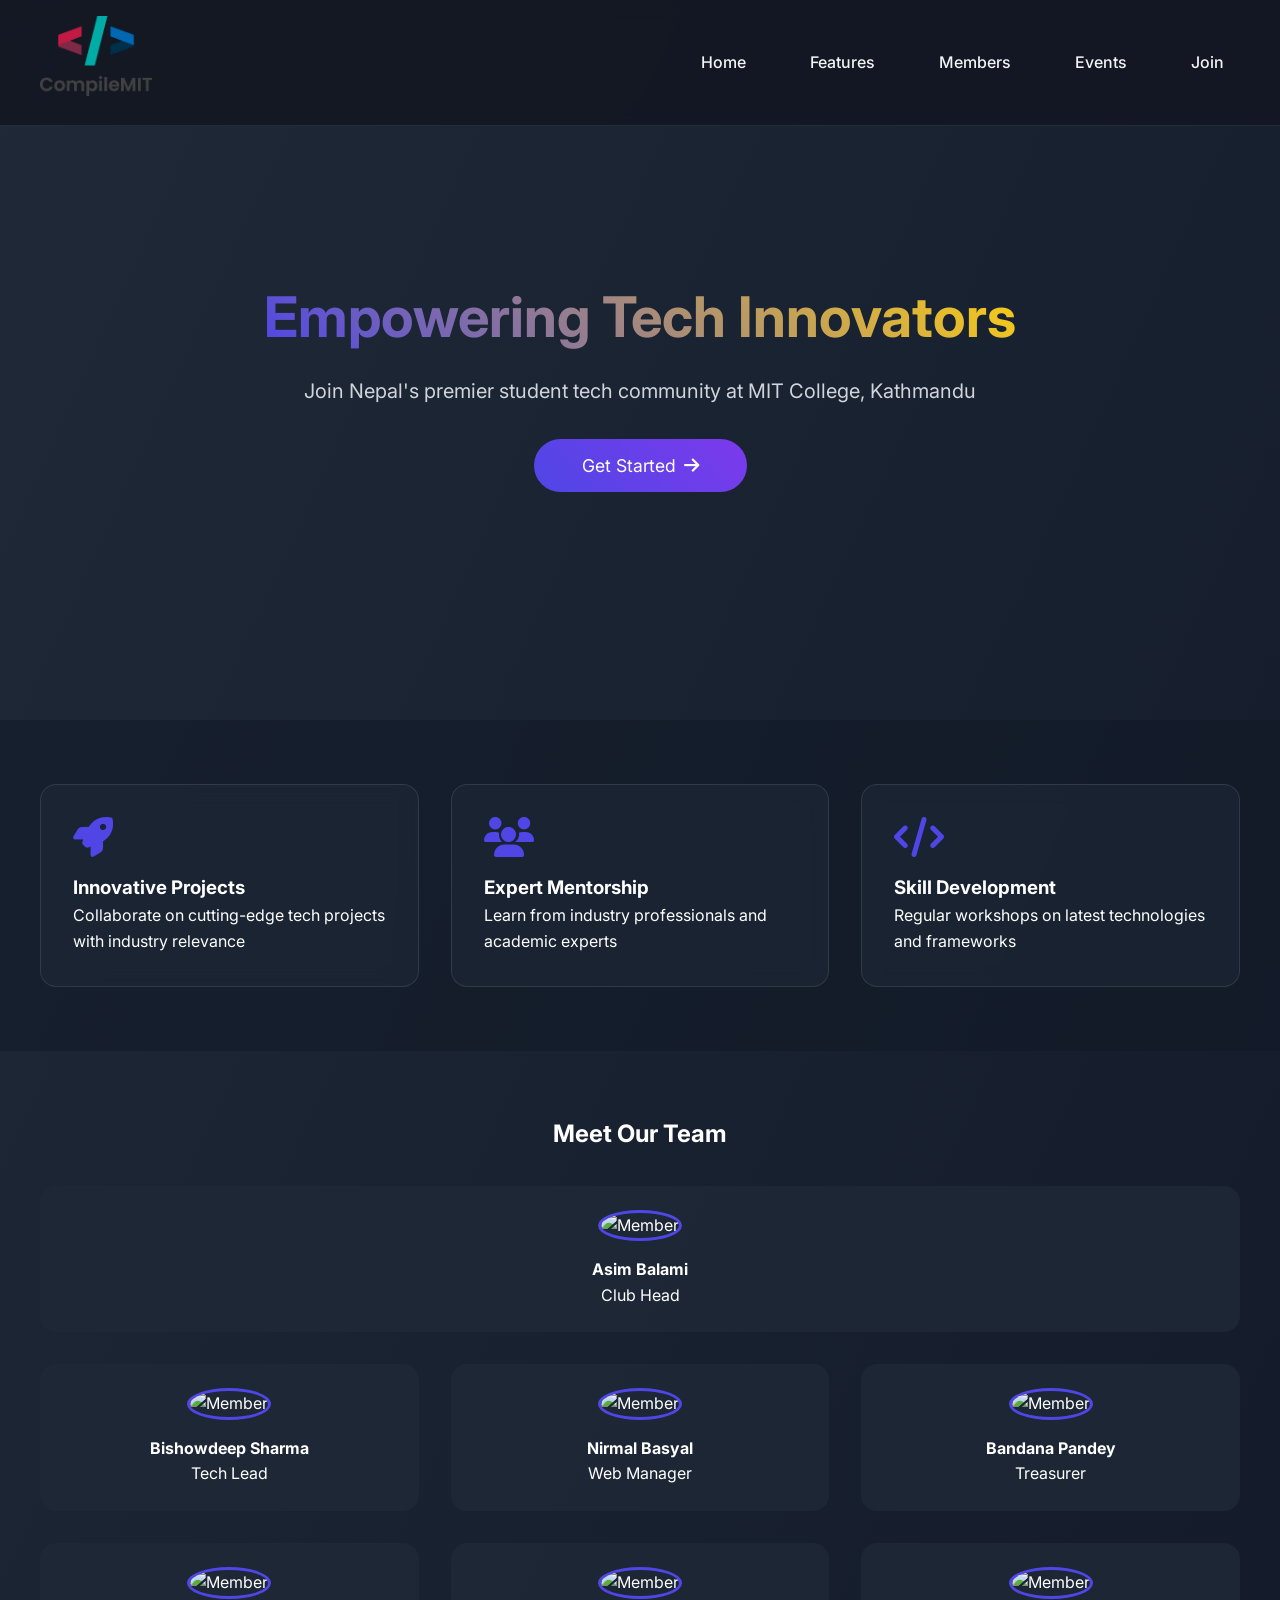
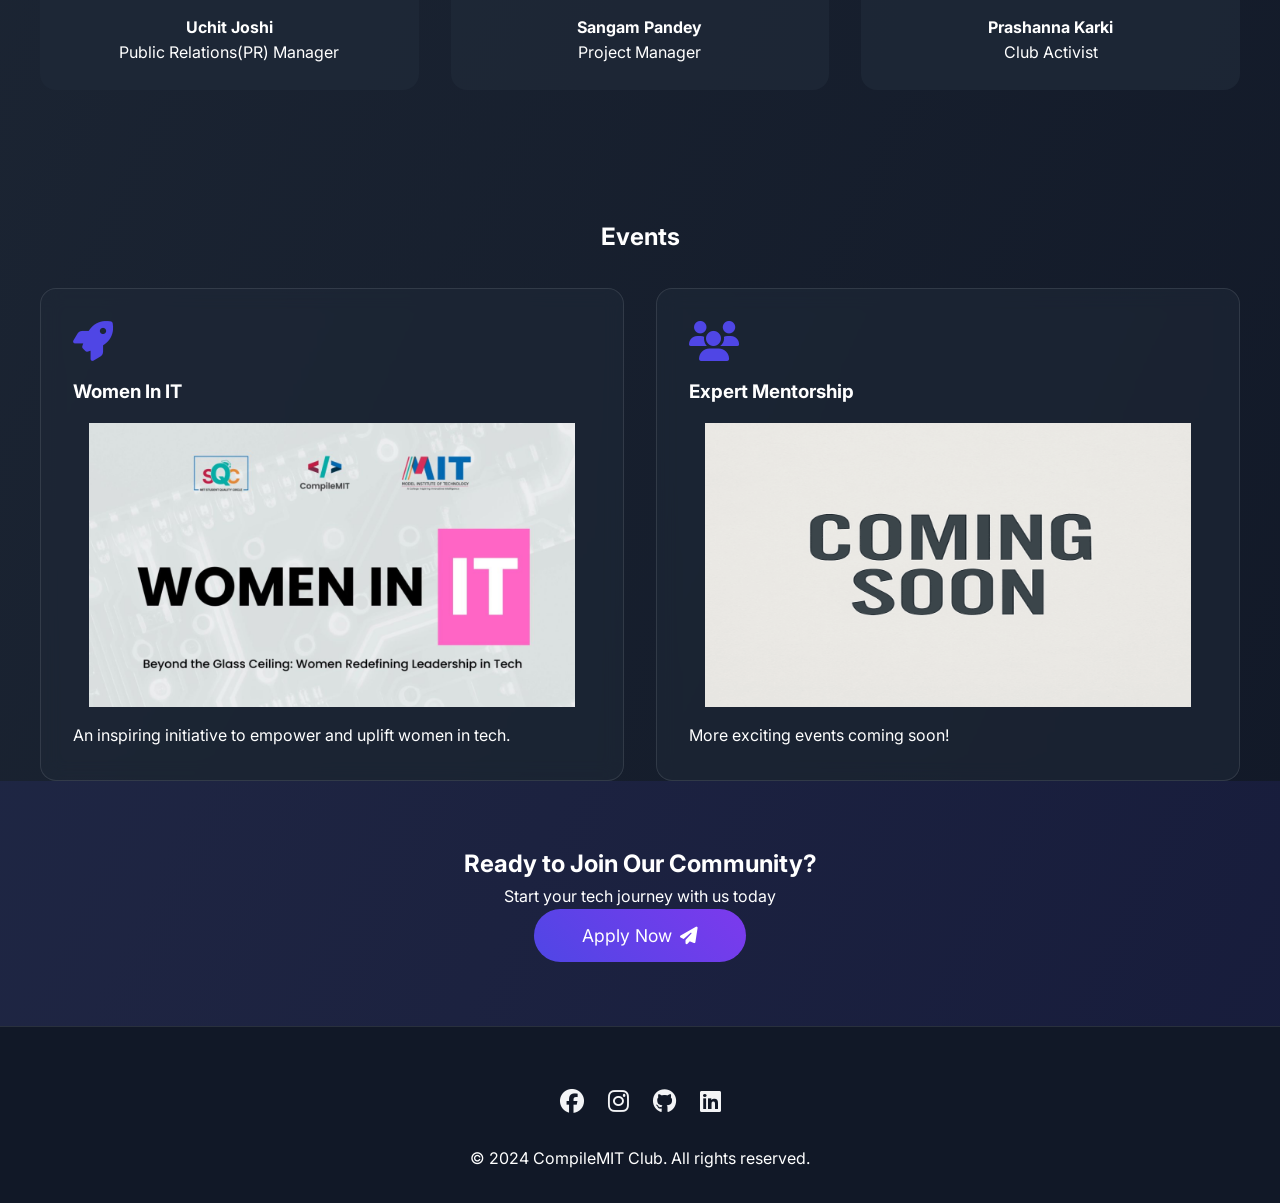
==== index.html @ eccdd7e5 "Add files via upload" ====
<!DOCTYPE html>
<html lang="en">
<head>
  <meta charset="UTF-8" />
  <meta name="viewport" content="width=device-width, initial-scale=1.0" />
  <title>CompileMIT</title>
  <link href="https://fonts.googleapis.com/css2?family=Inter:wght@400;500;600;700;800&display=swap" rel="stylesheet">
  <link rel="stylesheet" href="https://cdnjs.cloudflare.com/ajax/libs/font-awesome/6.5.1/css/all.min.css">
<link rel="stylesheet" href="styles.css">  
<link rel="icon" href="logo.png">
</head>
<body>
  <!-- navbar -->
  <nav class="navbar">
    <div class="nav-container">
      <div class="logo">
        <img src="favicon.png" alt="Logo"> <br>
        </div>
      <ul class="nav-links">
        <li><a href="#home">Home</a></li>
        <li><a href="#features">Features</a></li>
        <li><a href="#members">Members</a></li>
        <li><a href="#members">Events</a></li>
        <li><a href="#join">Join</a></li>
      </ul>
      <button class="mobile-menu-btn"><i class="fas fa-bars"></i></button>
    </div>
  </nav>
<!-- Hero section -->
  <section class="hero" id="home">
    <div class="hero-content">
      <h1>Empowering Tech Innovators</h1>
      <p>Join Nepal's premier student tech community at MIT College, Kathmandu</p>
      <a href="#join"> <button class="join-btn">Get Started <i class="fas fa-arrow-right"></i></button></a>
    </div>
  </section>
<!-- Features -->
  <section class="features" id="features">
    <div class="features-grid">
      <div class="feature-card">
        <i class="fas fa-rocket feature-icon"></i>
        <h3>Innovative Projects</h3>
        <p>Collaborate on cutting-edge tech projects with industry relevance</p>
      </div>
      <div class="feature-card">
        <i class="fas fa-users feature-icon"></i>
        <h3>Expert Mentorship</h3>
        <p>Learn from industry professionals and academic experts</p>
      </div>
      <div class="feature-card">
        <i class="fas fa-code feature-icon"></i>
        <h3>Skill Development</h3>
        <p>Regular workshops on latest technologies and frameworks</p>
      </div>
    </div>
  </section>
<!-- Members -->
  <section class="members-section" id="members">
    <h2>Meet Our Team</h2>
    <div class="members-grid">
      <div class="member-card">
        <img src="https://cdn.pixabay.com/photo/2015/10/05/22/37/blank-profile-picture-973460_1280.png" alt="Member" class="member-image">
        <h4>Asim Balami</h4>
        <p>Club Head</p>
        <div class="social-links">
          <a href="#"><i class="fab fa-linkedin"></i></a>
          <a href="#"><i class="fab fa-github"></i></a>
          <a href="#"><i class="fab fa-twitter"></i></a>
        </div>
      </div>
    </div>
    <div class="members-grid">
      <div class="member-card">
        <img src="https://cdn.pixabay.com/photo/2015/10/05/22/37/blank-profile-picture-973460_1280.png" alt="Member" class="member-image">
        <h4>Bishowdeep Sharma</h4>
        <p>Tech Lead</p>
        <div class="social-links">
          <a href="#"><i class="fab fa-linkedin"></i></a>
          <a href="#"><i class="fab fa-github"></i></a>
          <a href="#"><i class="fab fa-twitter"></i></a>
        </div>
      </div>
      <div class="member-card">
        <img src="https://cdn.pixabay.com/photo/2015/10/05/22/37/blank-profile-picture-973460_1280.png" alt="Member" class="member-image">
        <h4>Nirmal Basyal</h4>
        <p>Web Manager</p>
        <div class="social-links">
          <a href="#"><i class="fab fa-linkedin"></i></a>
          <a href="#"><i class="fab fa-github"></i></a>
          <a href="#"><i class="fab fa-twitter"></i></a>
        </div>
      </div>
      <div class="member-card">
        <img src="https://cdn.pixabay.com/photo/2015/10/05/22/37/blank-profile-picture-973460_1280.png" alt="Member" class="member-image">
        <h4>Bandana Pandey</h4>
        <p>Treasurer</p>
        <div class="social-links">
          <a href="#"><i class="fab fa-linkedin"></i></a>
          <a href="#"><i class="fab fa-github"></i></a>
          <a href="#"><i class="fab fa-twitter"></i></a>
        </div>
      </div>
    </div>
    <div class="members-grid">
      <div class="member-card">
        <img src="https://cdn.pixabay.com/photo/2015/10/05/22/37/blank-profile-picture-973460_1280.png" alt="Member" class="member-image">
        <h4>Uchit Joshi</h4>
        <p>Public Relations(PR) Manager</p>
        <div class="social-links">
          <a href="#"><i class="fab fa-linkedin"></i></a>
          <a href="#"><i class="fab fa-github"></i></a>
          <a href="#"><i class="fab fa-twitter"></i></a>
        </div>
      </div>
      <div class="member-card">
        <img src="https://cdn.pixabay.com/photo/2015/10/05/22/37/blank-profile-picture-973460_1280.png" alt="Member" class="member-image">
        <h4>Sangam Pandey</h4>
        <p>Project Manager</p>
        <div class="social-links">
          <a href="#"><i class="fab fa-linkedin"></i></a>
          <a href="#"><i class="fab fa-github"></i></a>
          <a href="#"><i class="fab fa-twitter"></i></a>
        </div>
      </div>
      <div class="member-card">
        <img src="https://cdn.pixabay.com/photo/2015/10/05/22/37/blank-profile-picture-973460_1280.png" alt="Member" class="member-image">
        <h4>Prashanna Karki</h4>
        <p>Club Activist</p>
        <div class="social-links">
          <a href="#"><i class="fab fa-linkedin"></i></a>
          <a href="#"><i class="fab fa-github"></i></a>
          <a href="#"><i class="fab fa-twitter"></i></a>
        </div>
      </div>       
    </div>
  </section>
<!-- Events -->
<section class="events" id="events">
  <h2>Events</h2>
  <div class="features-grid">
    <div class="feature-card">
      <i class="fas fa-rocket feature-icon"></i>
      <h3>Women In IT</h3>
      <p>
      <img src="WIIT.png" alt="picture">
      An inspiring initiative to empower and uplift women in tech.    </p>
    </div>
    <div class="feature-card">
      <i class="fas fa-users feature-icon"></i>
      <h3>Expert Mentorship</h3>
      
      <p>
      <img src="CS.png" alt="picture">
      More exciting events coming soon!
  </p>
    </div>
    
  </div>
</section>
<!-- Join -->
  <section class="cta-section" id="join">
    <h2>Ready to Join Our Community?</h2>
    <p>Start your tech journey with us today</p>
    <button class="join-btn" id="join" onclick="join()">Apply Now <i class="fas fa-paper-plane"></i></button>
  </section>
<!-- Footer -->
  <footer>
    <div class="social-media">
      <a href="#"><i class="fab fa-facebook"></i></a>
      <a href="#"><i class="fab fa-instagram"></i></a>
      <a href="#"><i class="fab fa-github"></i></a>
      <a href="#"><i class="fab fa-linkedin"></i></a>
    </div>
    <p>&copy; 2024 CompileMIT Club. All rights reserved.</p>
  </footer>

  <script src="script.js"></script>
  <script>
    function join() {
        alert("Coming Soon! Stay Tuned! ");
      } 
  </script>
</body>
</html>
---- styles.css ----
:root {
      --primary: #4f46e5;
      --secondary: #facc15;
      --dark: #111827;
      --light: #f3f4f6;
    }

    * {
      margin: 0;
      padding: 0;
      box-sizing: border-box;
      font-family: 'Inter', sans-serif;
    }

    body {
      background: linear-gradient(to bottom right, #1f2937, #111827);
      color: #fff;
      line-height: 1.6;
      overflow-x: hidden;
    }

    /* Navigation */
    .navbar {
      background: rgba(19, 24, 35, 0.95);
      backdrop-filter: blur(10px);
      padding: 1rem 2rem;
      position: fixed;
      width: 100%;
      top: 0;
      z-index: 1000;
      border-bottom: 1px solid rgba(55, 65, 81, 0.5);
    }

    .nav-container {
      max-width: 1200px;
      margin: 0 auto;
      display: flex;
      justify-content: space-between;
      align-items: center;
    }

    .logo {
      font-size: 1.75rem;
      /* display: flex; */
      align-items: center;
      /* justify-content: center; */
      font-weight: 800;
      background: linear-gradient(45deg, var(--primary), #7c3aed);
      -webkit-background-clip: text;
      -webkit-text-fill-color: transparent;
    }
    .logo img{
        padding-left: 2.25rem÷;
        height: 5rem;
        width: 7rem;
    }

    .nav-links {
      display: flex;
      gap: 2rem;
      list-style: none;
      margin-left: auto;
    }

    .nav-links a {
      color: var(--light);
      text-decoration: none;
      font-weight: 500;
      padding: 0.5rem 1rem;
      border-radius: 0.5rem;
      transition: all 0.3s ease;
    }

    .nav-links a:hover {
      background: rgba(79, 70, 229, 0.1);
      color: var(--primary);
    }

    .mobile-menu-btn {
      display: none;
      background: none;
      border: none;
      color: var(--light);
      font-size: 1.5rem;
      cursor: pointer;
    }

    /* Hero Section */
    .hero {
      padding: 120px 2rem 4rem;
      text-align: center;
      min-height: 80vh;
      display: flex;
      align-items: center;
      justify-content: center;
    }

    .hero-content {
      max-width: 800px;
      margin: 0 auto;
      animation: fadeIn 1s ease-in-out;

    }

    .hero h1 {
      font-size: 3.5rem;
      margin-bottom: 1.5rem;
      line-height: 1.2;
      background: linear-gradient(45deg, var(--primary), var(--secondary));
      -webkit-background-clip: text;
      -webkit-text-fill-color: transparent;
      animation: gradientShift 4s ease infinite;
    }

    .hero p {
      font-size: 1.25rem;
      color: #d1d5db;
      margin-bottom: 2rem;
    }

    /* Features Section */
    .features {
      padding: 4rem 2rem;
      background: rgba(17, 24, 39, 0.5);
    }

    .features-grid {
      display: grid;
      grid-template-columns: repeat(auto-fit, minmax(280px, 1fr));
      gap: 2rem;
      max-width: 1200px;
      margin: 0 auto;
    }

    .feature-card {
      background: rgba(31, 41, 55, 0.6);
      padding: 2rem;
      border-radius: 1rem;
      backdrop-filter: blur(10px);
      border: 1px solid rgba(255, 255, 255, 0.1);
      transition: transform 0.3s ease;
    }

    .feature-card:hover {
      transform: translateY(-10px);
    }

    .feature-icon {
      font-size: 2.5rem;
      margin-bottom: 1rem;
      color: var(--primary);
    }

    /* Members Section */
    .members-section {
      padding: 4rem 2rem;
      text-align: center;

    }

    .members-grid {
      display: grid;
      grid-template-columns: repeat(auto-fit, minmax(200px, 1fr));
      gap: 2rem;
      max-width: 1200px;
      margin: 2rem auto;
    }

    .member-card {
      background: rgba(31, 41, 55, 0.8);
      padding: 1.5rem;
      border-radius: 1rem;
      transition: transform 0.3s ease;
      position: relative;
      overflow: hidden;
    }

    .member-card:hover {
      transform: translateY(-5px);
    }

    .member-image {
      width: 120px;
      height: 120px;
      border-radius: 50%;
      margin: 0 auto 1rem;
      border: 3px solid var(--primary);
      object-fit: cover;
    }

    .social-links {
      position: absolute;
      bottom: -50px;
      left: 0;
      right: 0;
      transition: all 0.3s ease;
      display: flex;
      justify-content: center;
      gap: 0.5rem;
    }

    .member-card:hover .social-links {
      bottom: 5px;
    }

    /* CTA Section */
    .cta-section {
      padding: 4rem 2rem;
      text-align: center;
      background: rgba(79, 70, 229, 0.1);
    }

    .join-btn {
      background: linear-gradient(45deg, var(--primary), #7c3aed);
      color: white;
      padding: 1rem 3rem;
      font-size: 1.1rem;
      border: none;
      border-radius: 2rem;
      cursor: pointer;
      transition: transform 0.3s ease;
      display: inline-flex;
      align-items: center;
      gap: 0.5rem;
    }

    .join-btn:hover {
      transform: scale(1.05);
    }

    /* Footer */
    footer {
      background: var(--dark);
      padding: 2rem;
      text-align: center;
      border-top: 1px solid rgba(255, 255, 255, 0.1);
    }

    .social-media {
      display: flex;
      gap: 1.5rem;
      justify-content: center;
      margin: 1.5rem 0;
    }

    .social-media a {
      color: var(--light);
      font-size: 1.5rem;
      transition: color 0.3s ease;
    }

    .social-media a:hover {
      color: var(--primary);
    }
    /* Events  */
    .events h2{
        text-align: center;
        padding: 2rem;
    }
    .events p{
        align-items: center;
    }
    .events p img{
        width: 100% ;
        display: flex;
        padding: 1rem;
    }

    /* Animations */
    @keyframes gradientShift {
      0% { background-position: 0% 50%; }
      50% { background-position: 100% 50%; }
      100% { background-position: 0% 50%; }
    }
    @keyframes fadeIn {
        from { opacity: 0; transform: translateY(-20px); }
        to { opacity: 1; transform: translateY(0); }
      }

    @media (max-width: 768px) {
      .nav-links {
        display: none;
        position: absolute;
        top: 100%;
        left: 0;
        right: 0;
        background: rgba(17, 24, 39, 0.98);
        flex-direction: column;
        padding: 1rem;
        text-align: center;
        box-shadow: 0 4px 6px -1px rgba(0, 0, 0, 0.1);
      }

      .nav-links.active {
        display: flex;
        align-items: end;
      }

      .nav-links li {
        margin: 0.5rem 0;
      }

      .mobile-menu-btn {
        display: block;
      }
    }
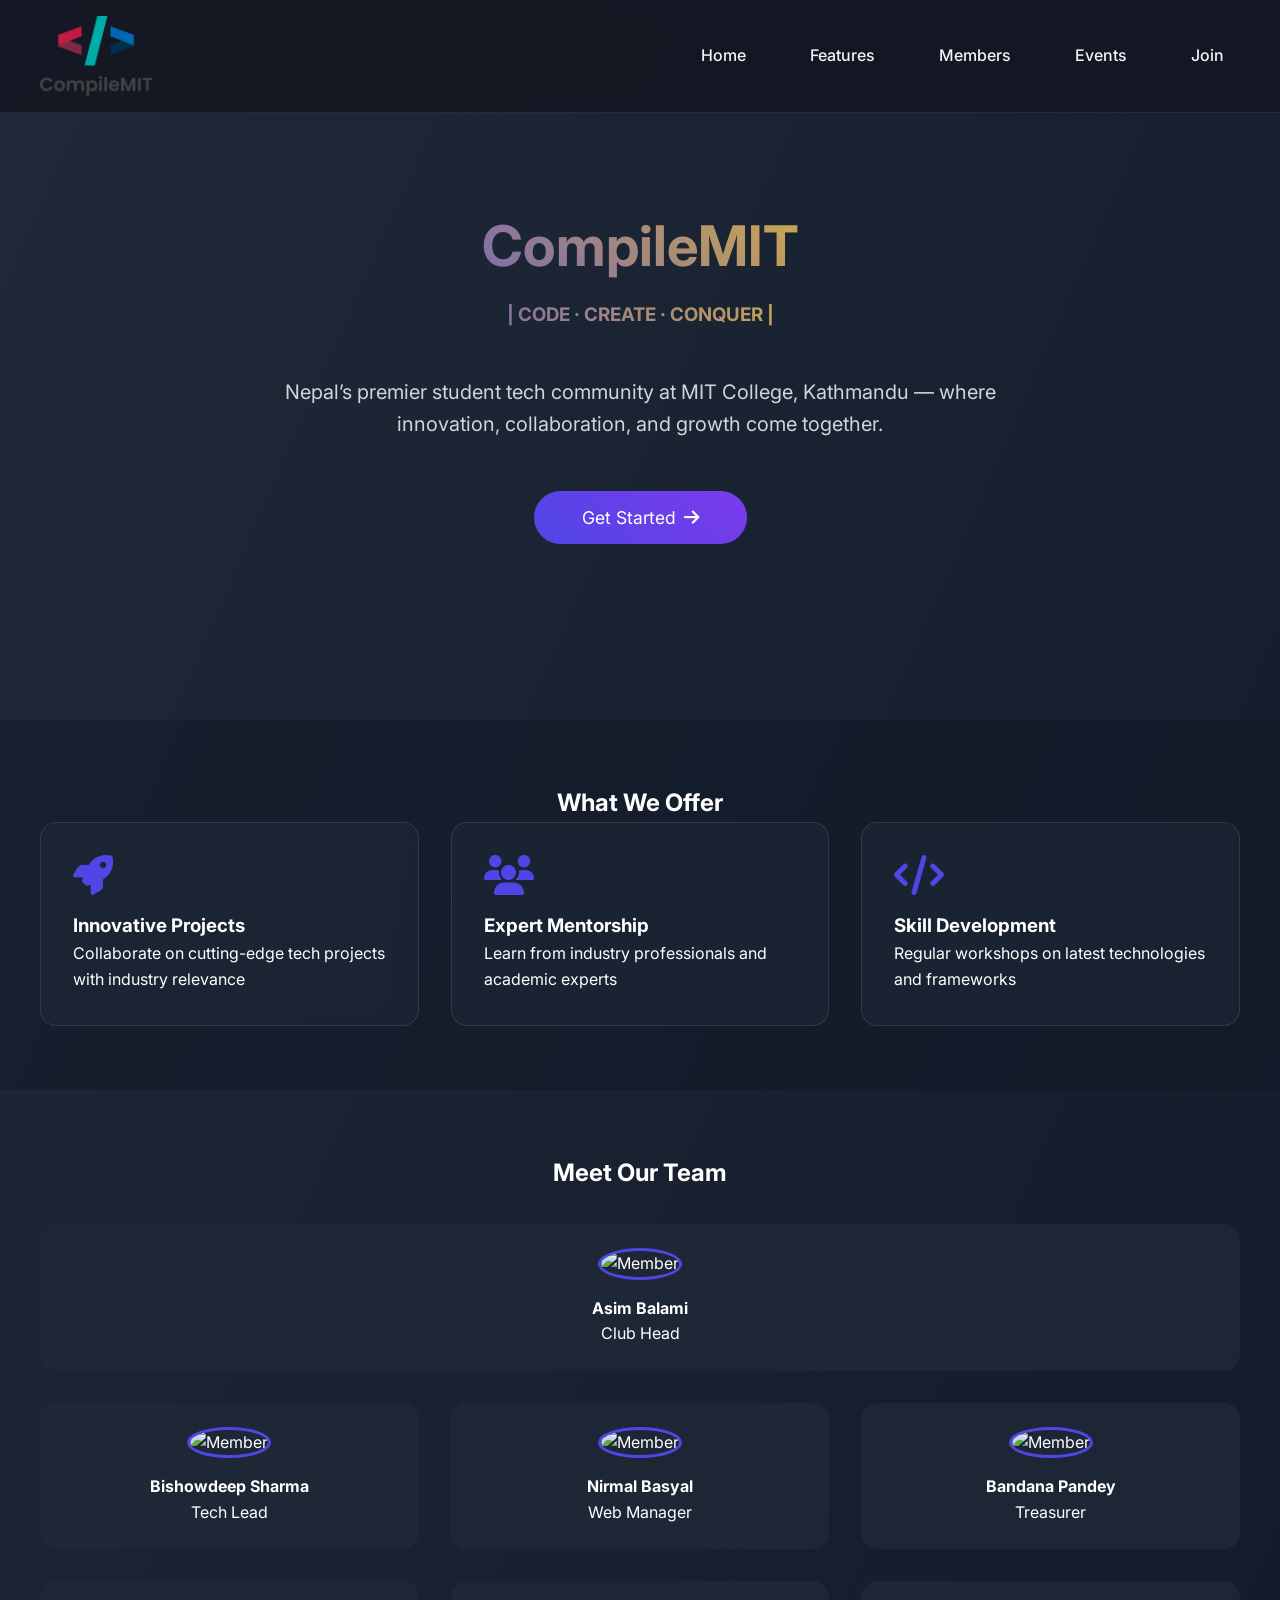
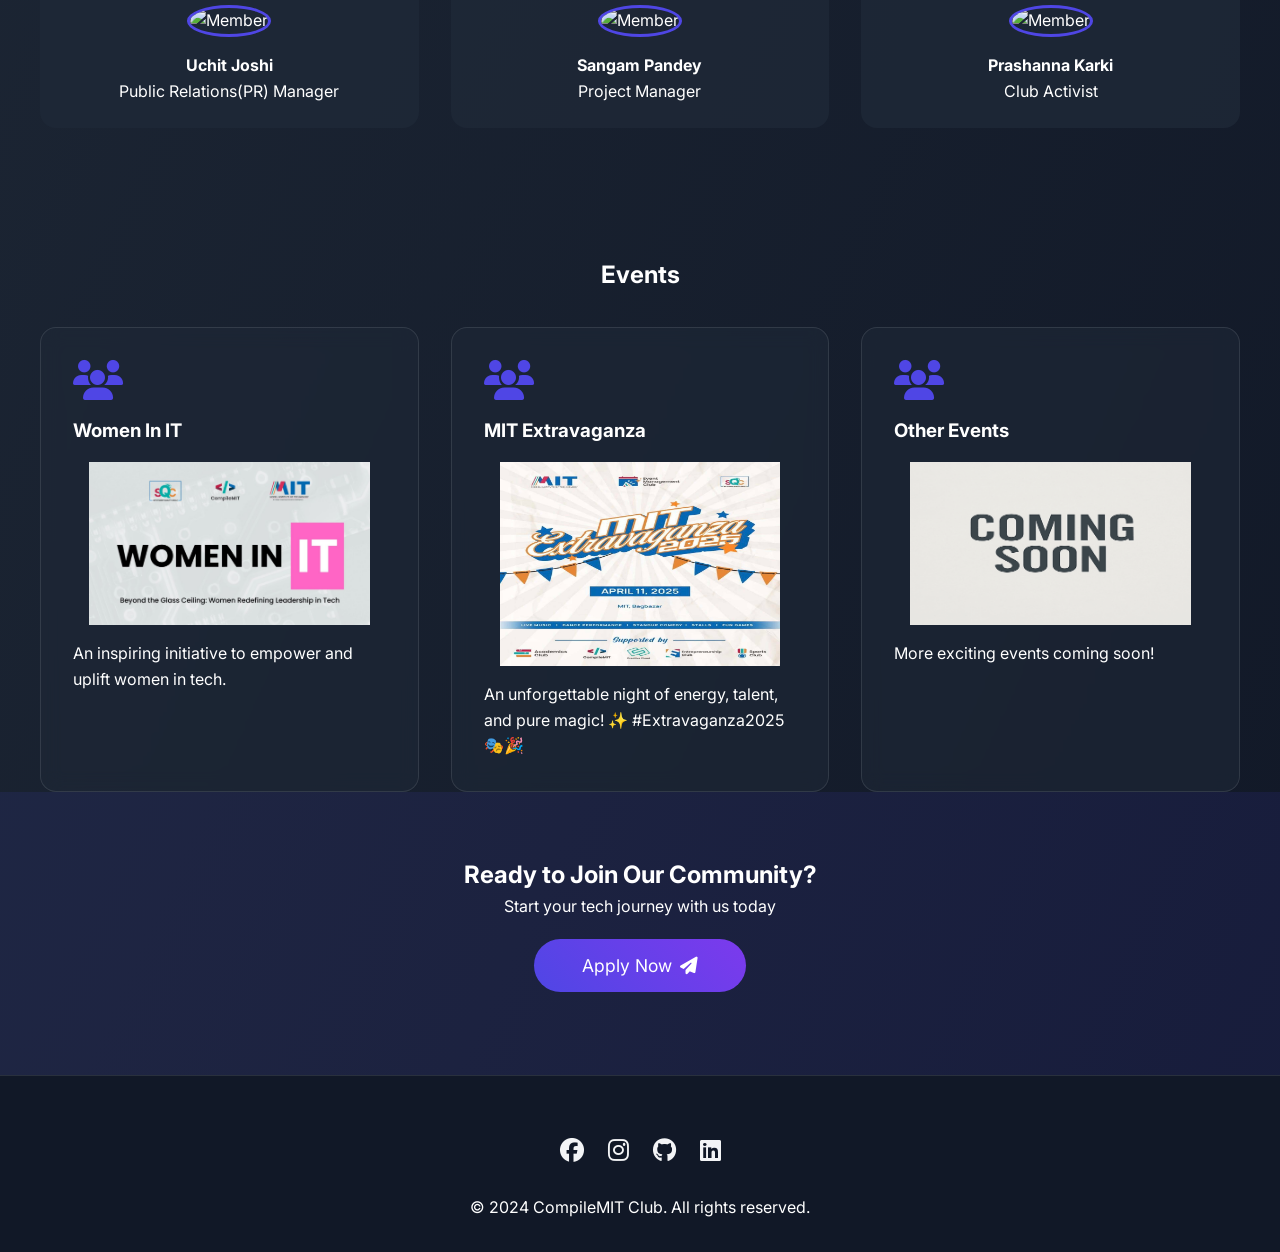
==== commit 486d4d55: "Add files via upload" ====
--- a/index.html
+++ b/index.html
@@ -1,41 +1,30 @@
 <!DOCTYPE html>
 <html lang="en">
+
 <head>
   <meta charset="UTF-8" />
   <meta name="viewport" content="width=device-width, initial-scale=1.0" />
   <title>CompileMIT</title>
   <link href="https://fonts.googleapis.com/css2?family=Inter:wght@400;500;600;700;800&display=swap" rel="stylesheet">
   <link rel="stylesheet" href="https://cdnjs.cloudflare.com/ajax/libs/font-awesome/6.5.1/css/all.min.css">
-<link rel="stylesheet" href="styles.css">  
-<link rel="icon" href="logo.png">
+  <link rel="stylesheet" href="styles.css">
+  <link rel="icon" href="logo.png">
 </head>
+
 <body>
-  <!-- navbar -->
-  <nav class="navbar">
-    <div class="nav-container">
-      <div class="logo">
-        <img src="favicon.png" alt="Logo"> <br>
-        </div>
-      <ul class="nav-links">
-        <li><a href="#home">Home</a></li>
-        <li><a href="#features">Features</a></li>
-        <li><a href="#members">Members</a></li>
-        <li><a href="#members">Events</a></li>
-        <li><a href="#join">Join</a></li>
-      </ul>
-      <button class="mobile-menu-btn"><i class="fas fa-bars"></i></button>
-    </div>
-  </nav>
-<!-- Hero section -->
+  <!-- NavBar fetched from js -->
   <section class="hero" id="home">
     <div class="hero-content">
-      <h1>Empowering Tech Innovators</h1>
-      <p>Join Nepal's premier student tech community at MIT College, Kathmandu</p>
+      <h1>CompileMIT</h1>
+      <h3>| CODE · CREATE · CONQUER |</h3> <br>
+      <p>Nepal’s premier student tech community at MIT College, Kathmandu — where innovation, collaboration, and growth
+        come together.</p>
       <a href="#join"> <button class="join-btn">Get Started <i class="fas fa-arrow-right"></i></button></a>
     </div>
   </section>
-<!-- Features -->
+  <!-- Features -->
   <section class="features" id="features">
+    <h2>What We Offer </h2>
     <div class="features-grid">
       <div class="feature-card">
         <i class="fas fa-rocket feature-icon"></i>
@@ -54,117 +43,138 @@
       </div>
     </div>
   </section>
-<!-- Members -->
+  <!-- Members -->
   <section class="members-section" id="members">
     <h2>Meet Our Team</h2>
     <div class="members-grid">
       <div class="member-card">
-        <img src="https://cdn.pixabay.com/photo/2015/10/05/22/37/blank-profile-picture-973460_1280.png" alt="Member" class="member-image">
+        <img src="https://cdn.pixabay.com/photo/2015/10/05/22/37/blank-profile-picture-973460_1280.png" alt="Member"
+          class="member-image">
         <h4>Asim Balami</h4>
         <p>Club Head</p>
         <div class="social-links">
           <a href="#"><i class="fab fa-linkedin"></i></a>
           <a href="#"><i class="fab fa-github"></i></a>
-          <a href="#"><i class="fab fa-twitter"></i></a>
+          <a href="https://www.instagram.com/_asim_balami122/"><i class="fab fa-instagram"></i></a>
         </div>
       </div>
     </div>
     <div class="members-grid">
       <div class="member-card">
-        <img src="https://cdn.pixabay.com/photo/2015/10/05/22/37/blank-profile-picture-973460_1280.png" alt="Member" class="member-image">
+        <img src="https://cdn.pixabay.com/photo/2015/10/05/22/37/blank-profile-picture-973460_1280.png" alt="Member"
+          class="member-image">
         <h4>Bishowdeep Sharma</h4>
         <p>Tech Lead</p>
         <div class="social-links">
-          <a href="#"><i class="fab fa-linkedin"></i></a>
+          <a href="https://www.instagram.com//"><i class="fab fa-linkedin"></i></a>
           <a href="#"><i class="fab fa-github"></i></a>
-          <a href="#"><i class="fab fa-twitter"></i></a>
+          <a href="https://www.instagram.com/bishow_deep/"><i class="fab fa-instagram"></i></a>
         </div>
       </div>
       <div class="member-card">
-        <img src="https://cdn.pixabay.com/photo/2015/10/05/22/37/blank-profile-picture-973460_1280.png" alt="Member" class="member-image">
+        <img src="https://cdn.pixabay.com/photo/2015/10/05/22/37/blank-profile-picture-973460_1280.png" alt="Member"
+          class="member-image">
         <h4>Nirmal Basyal</h4>
         <p>Web Manager</p>
         <div class="social-links">
-          <a href="#"><i class="fab fa-linkedin"></i></a>
-          <a href="#"><i class="fab fa-github"></i></a>
-          <a href="#"><i class="fab fa-twitter"></i></a>
+          <a target="_blank" href="https://www.linkedin.com/in/nirmalbasyal/"><i class="fab fa-linkedin"></i></a>
+          <a target="_blank" href="https://github.com/Nirmal46"><i class="fab fa-github"></i></a>
+          <a target="_blank" href="https://www.instagram.com/nirmal__basyal/"><i class="fab fa-instagram"></i></a>
         </div>
       </div>
       <div class="member-card">
-        <img src="https://cdn.pixabay.com/photo/2015/10/05/22/37/blank-profile-picture-973460_1280.png" alt="Member" class="member-image">
+        <img src="https://cdn.pixabay.com/photo/2015/10/05/22/37/blank-profile-picture-973460_1280.png" alt="Member"
+          class="member-image">
         <h4>Bandana Pandey</h4>
         <p>Treasurer</p>
         <div class="social-links">
-          <a href="#"><i class="fab fa-linkedin"></i></a>
-          <a href="#"><i class="fab fa-github"></i></a>
-          <a href="#"><i class="fab fa-twitter"></i></a>
+          <a target="_blank" href="#"><i class="fab fa-linkedin"></i></a>
+          <a target="_blank" href="#"><i class="fab fa-github"></i></a>
+          <a target="_blank" href="https://www.instagram.com/bandanadiary_1/"><i class="fab fa-instagram"></i></a>
         </div>
       </div>
     </div>
     <div class="members-grid">
       <div class="member-card">
-        <img src="https://cdn.pixabay.com/photo/2015/10/05/22/37/blank-profile-picture-973460_1280.png" alt="Member" class="member-image">
+        <img src="https://cdn.pixabay.com/photo/2015/10/05/22/37/blank-profile-picture-973460_1280.png" alt="Member"
+          class="member-image">
         <h4>Uchit Joshi</h4>
         <p>Public Relations(PR) Manager</p>
         <div class="social-links">
           <a href="#"><i class="fab fa-linkedin"></i></a>
           <a href="#"><i class="fab fa-github"></i></a>
-          <a href="#"><i class="fab fa-twitter"></i></a>
+          <a href="https://www.instagram.com/uchitjoshi.4/"><i class="fab fa-instagram"></i></a>
         </div>
       </div>
       <div class="member-card">
-        <img src="https://cdn.pixabay.com/photo/2015/10/05/22/37/blank-profile-picture-973460_1280.png" alt="Member" class="member-image">
+        <img src="https://cdn.pixabay.com/photo/2015/10/05/22/37/blank-profile-picture-973460_1280.png" alt="Member"
+          class="member-image">
         <h4>Sangam Pandey</h4>
         <p>Project Manager</p>
         <div class="social-links">
           <a href="#"><i class="fab fa-linkedin"></i></a>
           <a href="#"><i class="fab fa-github"></i></a>
-          <a href="#"><i class="fab fa-twitter"></i></a>
+          <a href="https://www.instagram.com/sangam_enthu/"><i class="fab fa-instagram"></i></a>
         </div>
       </div>
       <div class="member-card">
-        <img src="https://cdn.pixabay.com/photo/2015/10/05/22/37/blank-profile-picture-973460_1280.png" alt="Member" class="member-image">
+        <img src="https://cdn.pixabay.com/photo/2015/10/05/22/37/blank-profile-picture-973460_1280.png" alt="Member"
+          class="member-image">
         <h4>Prashanna Karki</h4>
         <p>Club Activist</p>
         <div class="social-links">
           <a href="#"><i class="fab fa-linkedin"></i></a>
           <a href="#"><i class="fab fa-github"></i></a>
-          <a href="#"><i class="fab fa-twitter"></i></a>
+          <a href="https://www.instagram.com/prash_541/"><i class="fab fa-instagram"></i></a>
         </div>
-      </div>       
+      </div>
     </div>
   </section>
-<!-- Events -->
-<section class="events" id="events">
-  <h2>Events</h2>
-  <div class="features-grid">
-    <div class="feature-card">
-      <i class="fas fa-rocket feature-icon"></i>
-      <h3>Women In IT</h3>
-      <p>
-      <img src="WIIT.png" alt="picture">
-      An inspiring initiative to empower and uplift women in tech.    </p>
+  <!-- Events -->
+  <section class="events" id="events">
+    <h2>Events</h2>
+    <div class="features-grid">
+      <div class="feature-card">
+        <i class="fas fa-users feature-icon"></i>
+        <!-- <i class="fas fa-rocket feature-icon"></i> -->
+        <h3>Women In IT</h3>
+        <p>
+          <img src="WIIT.png" alt="picture">
+          An inspiring initiative to empower and uplift women in tech.
+        </p>
+      </div>
+      <div class="feature-card">
+        <i class="fas fa-users feature-icon"></i>
+        <!-- <i class="fas fa-rocket feature-icon"></i> -->
+        <h3>MIT Extravaganza</h3>
+        <p>
+          <img src="mit_exv.jpg" alt="picture">
+          An unforgettable night of energy, talent, and pure magic! ✨ #Extravaganza2025🎭🎉
+        </p>
+      </div>
+
+      <div class="feature-card">
+        <!-- <i class="fas fa-rocket feature-icon"></i> -->
+        <i class="fas fa-users feature-icon"></i>
+        <h3>Other Events</h3>
+
+        <p>
+          <img src="CS.png" alt="picture">
+          More exciting events coming soon!
+        </p>
+      </div>
+
     </div>
-    <div class="feature-card">
-      <i class="fas fa-users feature-icon"></i>
-      <h3>Expert Mentorship</h3>
-      
-      <p>
-      <img src="CS.png" alt="picture">
-      More exciting events coming soon!
-  </p>
-    </div>
-    
-  </div>
-</section>
-<!-- Join -->
+  </section>
+  <!-- Join -->
   <section class="cta-section" id="join">
     <h2>Ready to Join Our Community?</h2>
     <p>Start your tech journey with us today</p>
-    <button class="join-btn" id="join" onclick="join()">Apply Now <i class="fas fa-paper-plane"></i></button>
+    <a href="register.html"> <button class="join-btn" id="join" onclick="join()">Apply Now <i
+          class="fas fa-paper-plane"></i></button></a>
   </section>
-<!-- Footer -->
-  <footer>
+  <!-- Footer -->
+  <!-- <footer>
     <div class="social-media">
       <a href="#"><i class="fab fa-facebook"></i></a>
       <a href="#"><i class="fab fa-instagram"></i></a>
@@ -172,13 +182,9 @@
       <a href="#"><i class="fab fa-linkedin"></i></a>
     </div>
     <p>&copy; 2024 CompileMIT Club. All rights reserved.</p>
-  </footer>
+  </footer> -->
 
   <script src="script.js"></script>
-  <script>
-    function join() {
-        alert("Coming Soon! Stay Tuned! ");
-      } 
-  </script>
 </body>
+
 </html>
--- a/styles.css
+++ b/styles.css
@@ -17,13 +17,14 @@
       color: #fff;
       line-height: 1.6;
       overflow-x: hidden;
+
     }
 
     /* Navigation */
     .navbar {
       background: rgba(19, 24, 35, 0.95);
       backdrop-filter: blur(10px);
-      padding: 1rem 2rem;
+      padding: 1rem;
       position: fixed;
       width: 100%;
       top: 0;
@@ -41,12 +42,11 @@
 
     .logo {
       font-size: 1.75rem;
-      /* display: flex; */
-      align-items: center;
-      /* justify-content: center; */
+      display: flex;
       font-weight: 800;
       background: linear-gradient(45deg, var(--primary), #7c3aed);
-      -webkit-background-clip: text;
+      background-clip: text;
+      /* -webkit-background-clip: text; */
       -webkit-text-fill-color: transparent;
     }
     .logo img{
@@ -57,6 +57,7 @@
 
     .nav-links {
       display: flex;
+      justify-content: space-between;    
       gap: 2rem;
       list-style: none;
       margin-left: auto;
@@ -107,7 +108,17 @@
       margin-bottom: 1.5rem;
       line-height: 1.2;
       background: linear-gradient(45deg, var(--primary), var(--secondary));
-      -webkit-background-clip: text;
+      background-clip: text;
+      /* -webkit-background-clip: text; */
+      -webkit-text-fill-color: transparent;
+      animation: gradientShift 4s ease infinite;
+    }
+    .hero h3{
+      margin-bottom: 1.5rem;
+      line-height: 1.2;
+      background: linear-gradient(45deg, var(--primary), var(--secondary));
+      background-clip: text;
+      /* -webkit-background-clip: text; */
       -webkit-text-fill-color: transparent;
       animation: gradientShift 4s ease infinite;
     }
@@ -122,6 +133,9 @@
     .features {
       padding: 4rem 2rem;
       background: rgba(17, 24, 39, 0.5);
+    }
+    .features h2{
+      text-align: center;
     }
 
     .features-grid {
@@ -198,6 +212,11 @@
       justify-content: center;
       gap: 0.5rem;
     }
+    .social-links a{
+        /* text-decoration: none; */
+        color: var(--secondary);
+    }
+
 
     .member-card:hover .social-links {
       bottom: 5px;
@@ -222,10 +241,13 @@
       display: inline-flex;
       align-items: center;
       gap: 0.5rem;
+      margin: 1.2rem;
     }
 
     .join-btn:hover {
       transform: scale(1.05);
+      background: none;
+      background-color: var(--primary);
     }
 
     /* Footer */
@@ -250,7 +272,7 @@
     }
 
     .social-media a:hover {
-      color: var(--primary);
+      color: var(--secondary);
     }
     /* Events  */
     .events h2{
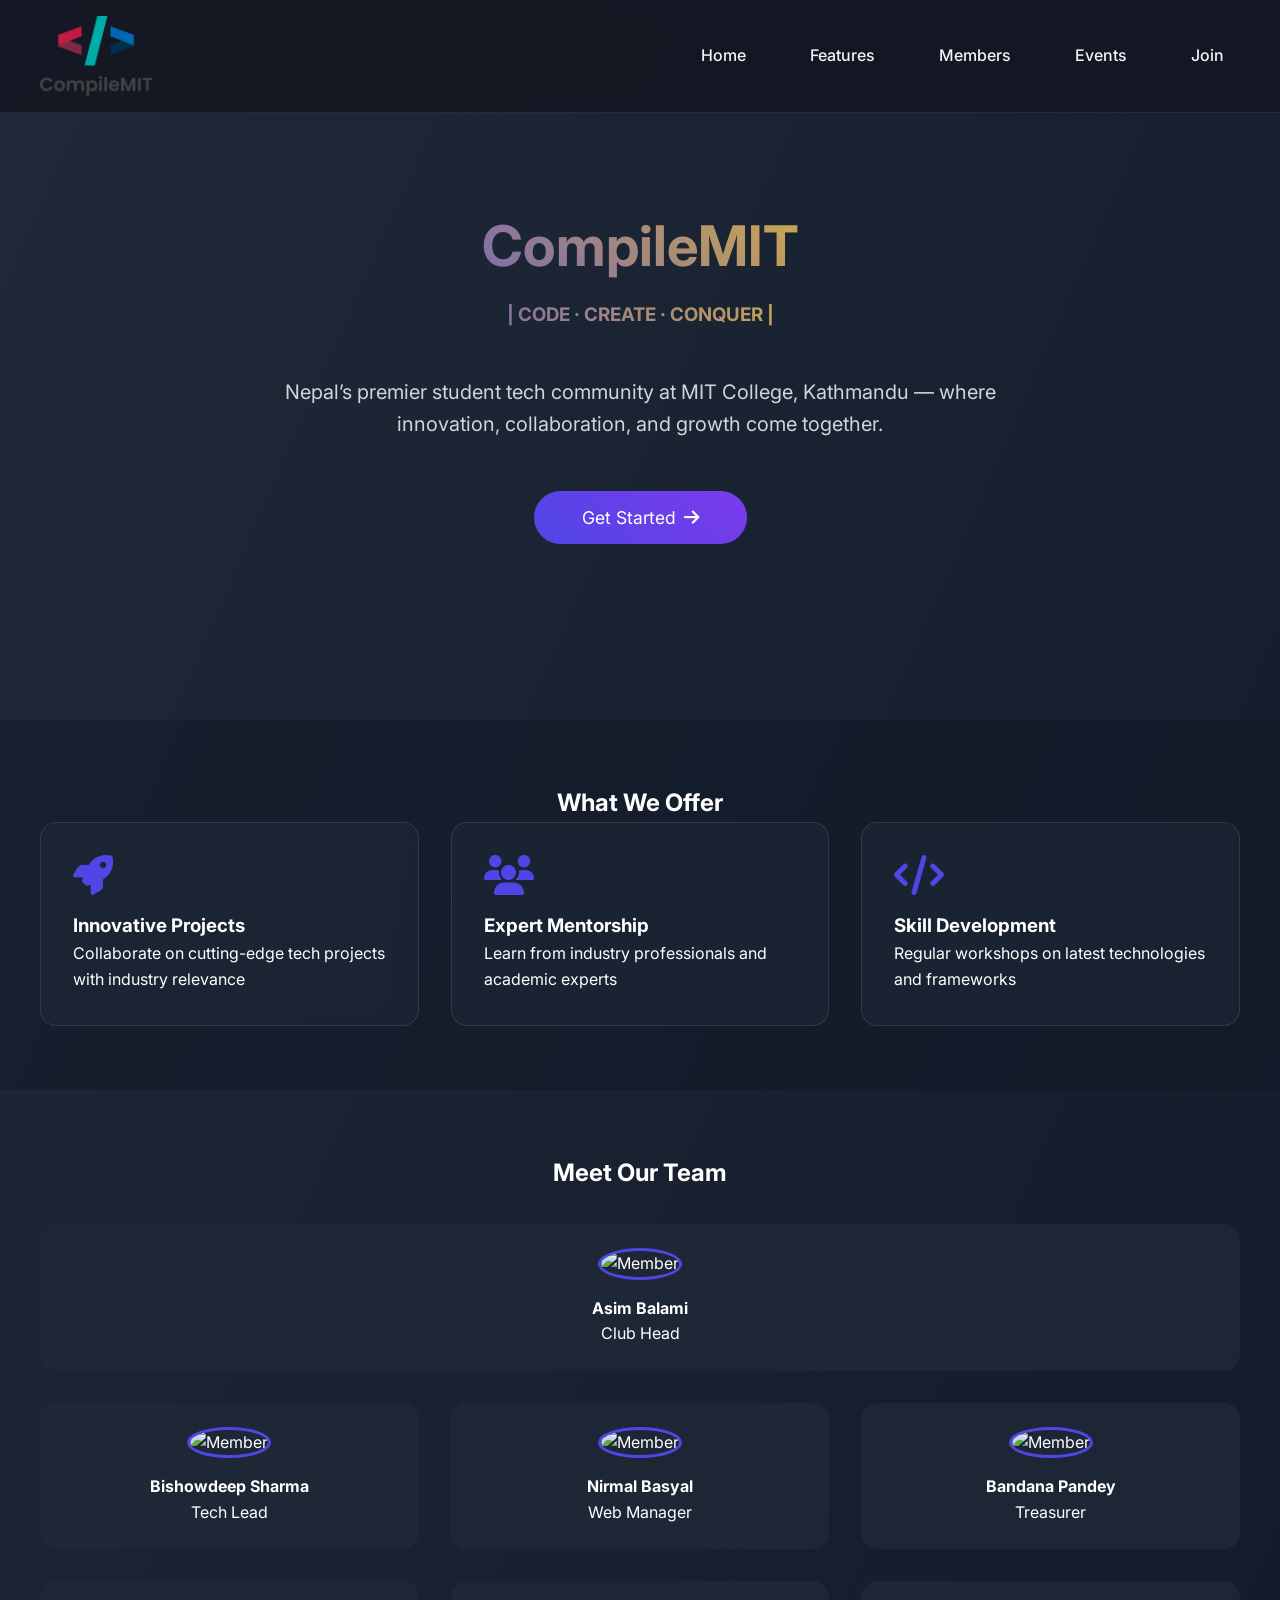
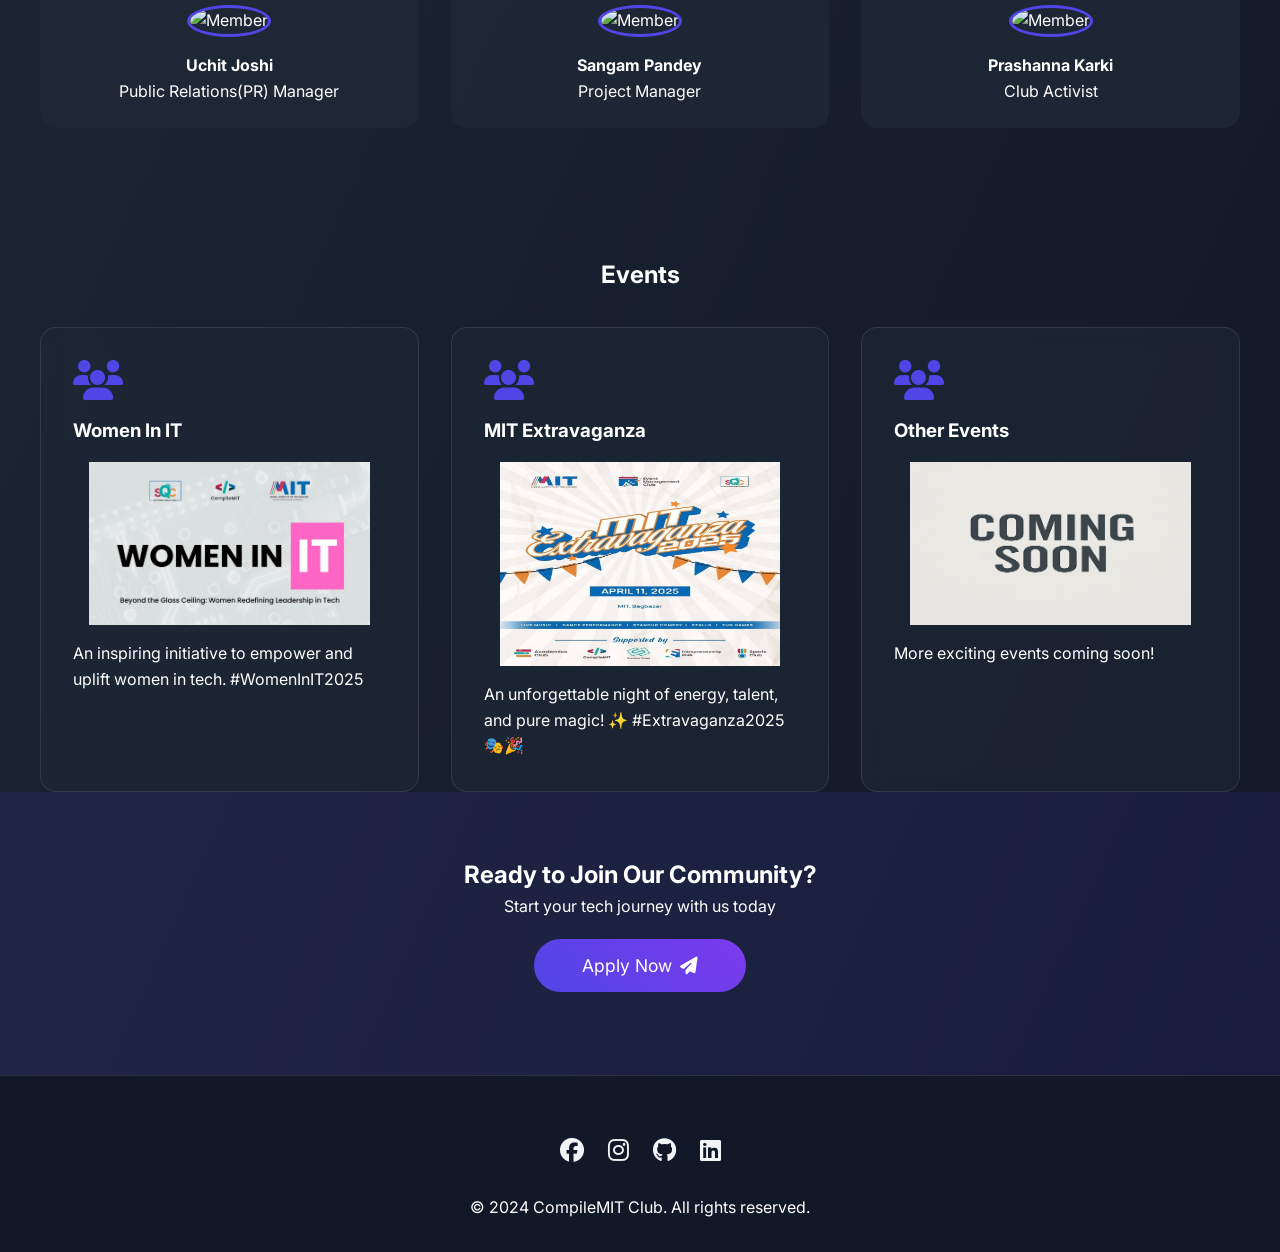
==== commit 04077dd5: "Update index.html" ====
--- a/index.html
+++ b/index.html
@@ -140,7 +140,7 @@
         <h3>Women In IT</h3>
         <p>
           <img src="WIIT.png" alt="picture">
-          An inspiring initiative to empower and uplift women in tech.
+          An inspiring initiative to empower and uplift women in tech. #WomenInIT2025
         </p>
       </div>
       <div class="feature-card">
@@ -187,4 +187,4 @@
   <script src="script.js"></script>
 </body>
 
-</html>+</html>
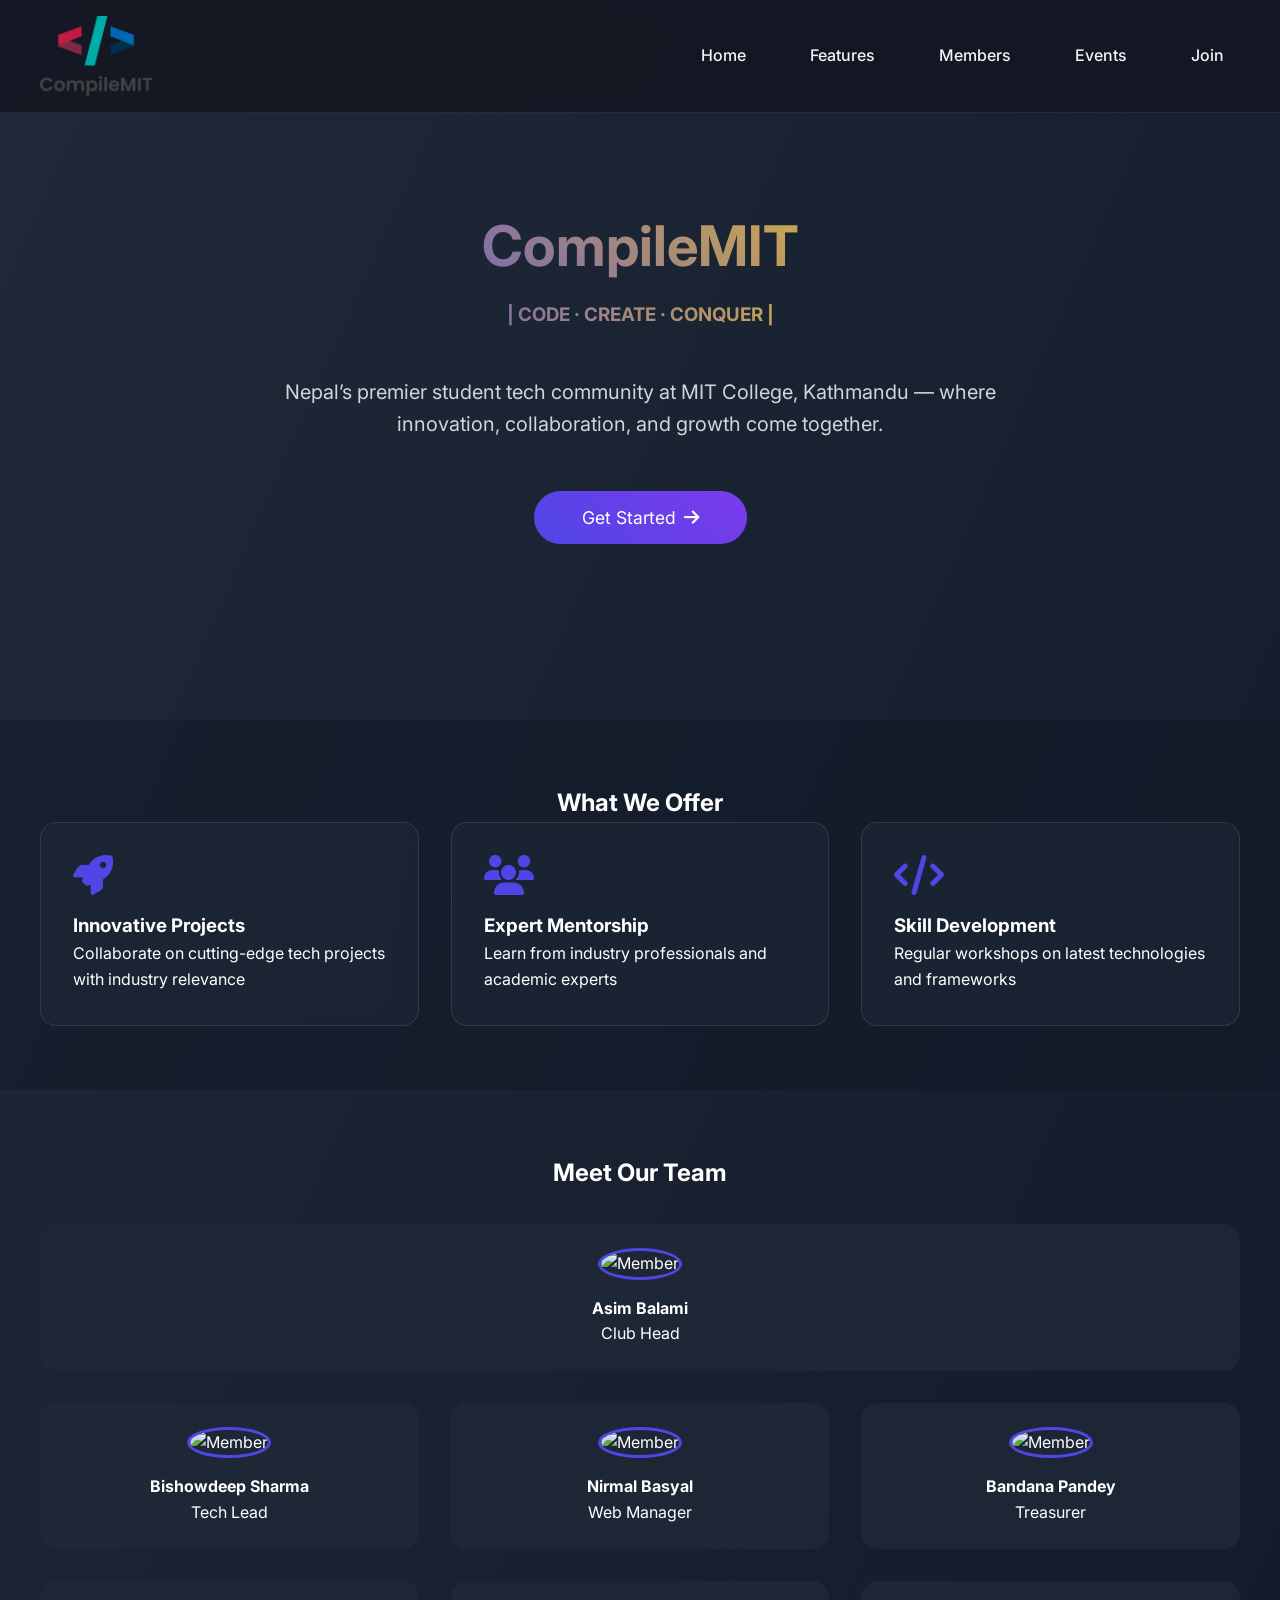
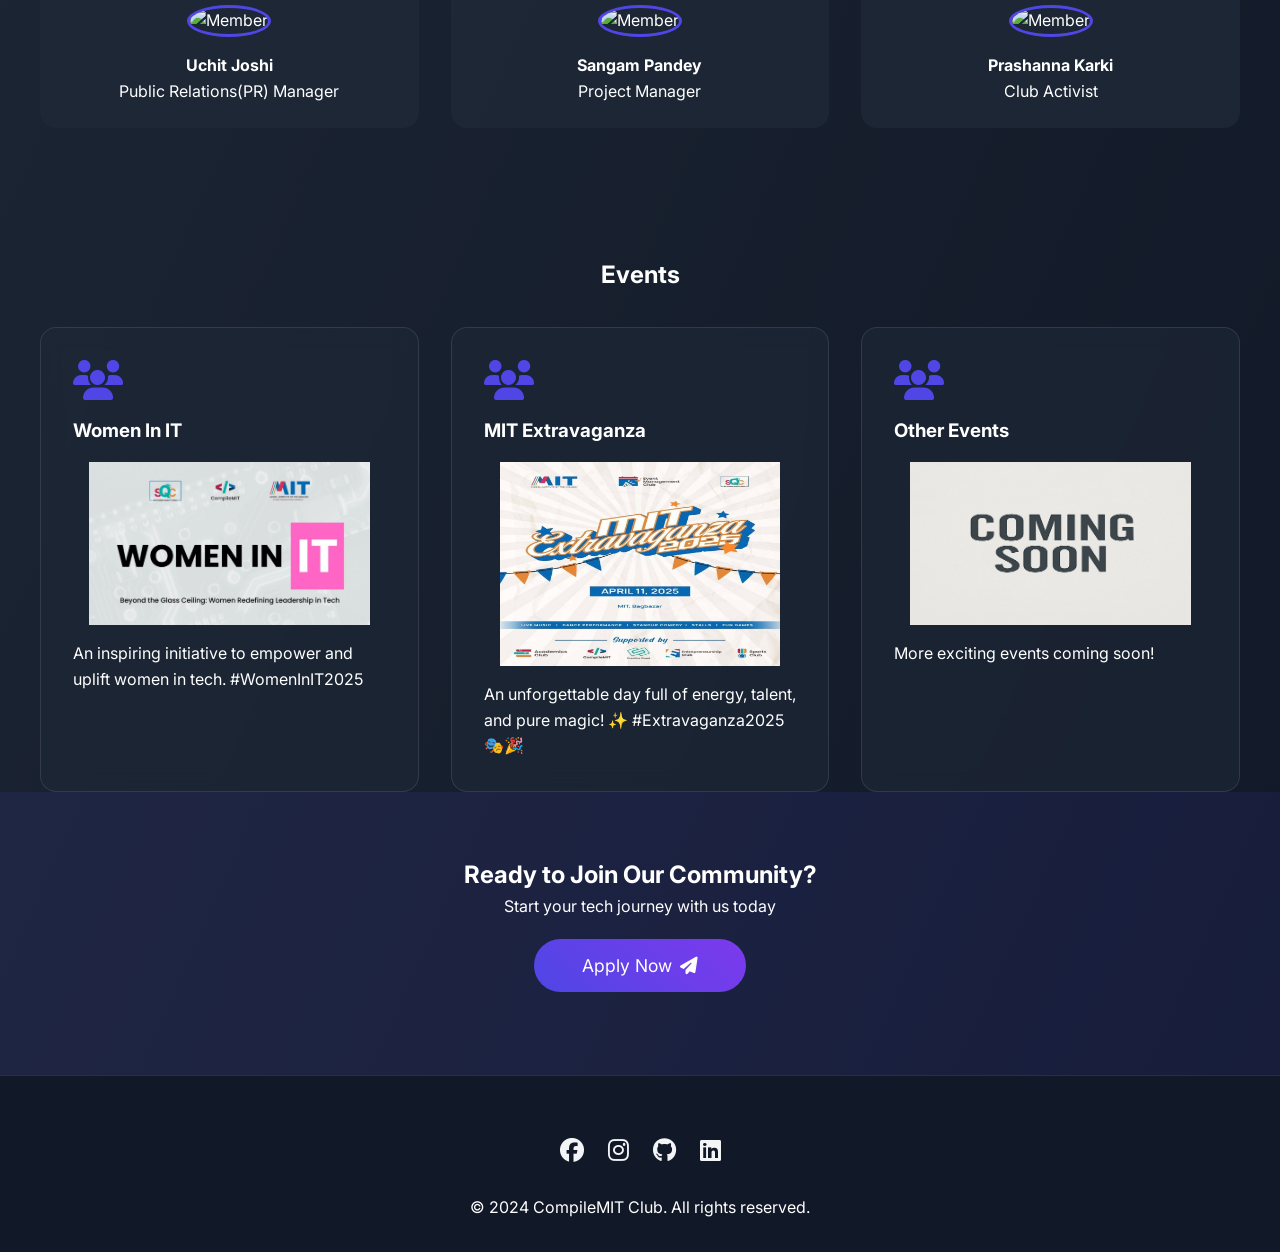
==== commit e6ab5f8c: "Update index.html" ====
--- a/index.html
+++ b/index.html
@@ -149,7 +149,7 @@
         <h3>MIT Extravaganza</h3>
         <p>
           <img src="mit_exv.jpg" alt="picture">
-          An unforgettable night of energy, talent, and pure magic! ✨ #Extravaganza2025🎭🎉
+          An unforgettable day full of energy, talent, and pure magic! ✨ #Extravaganza2025🎭🎉
         </p>
       </div>
 
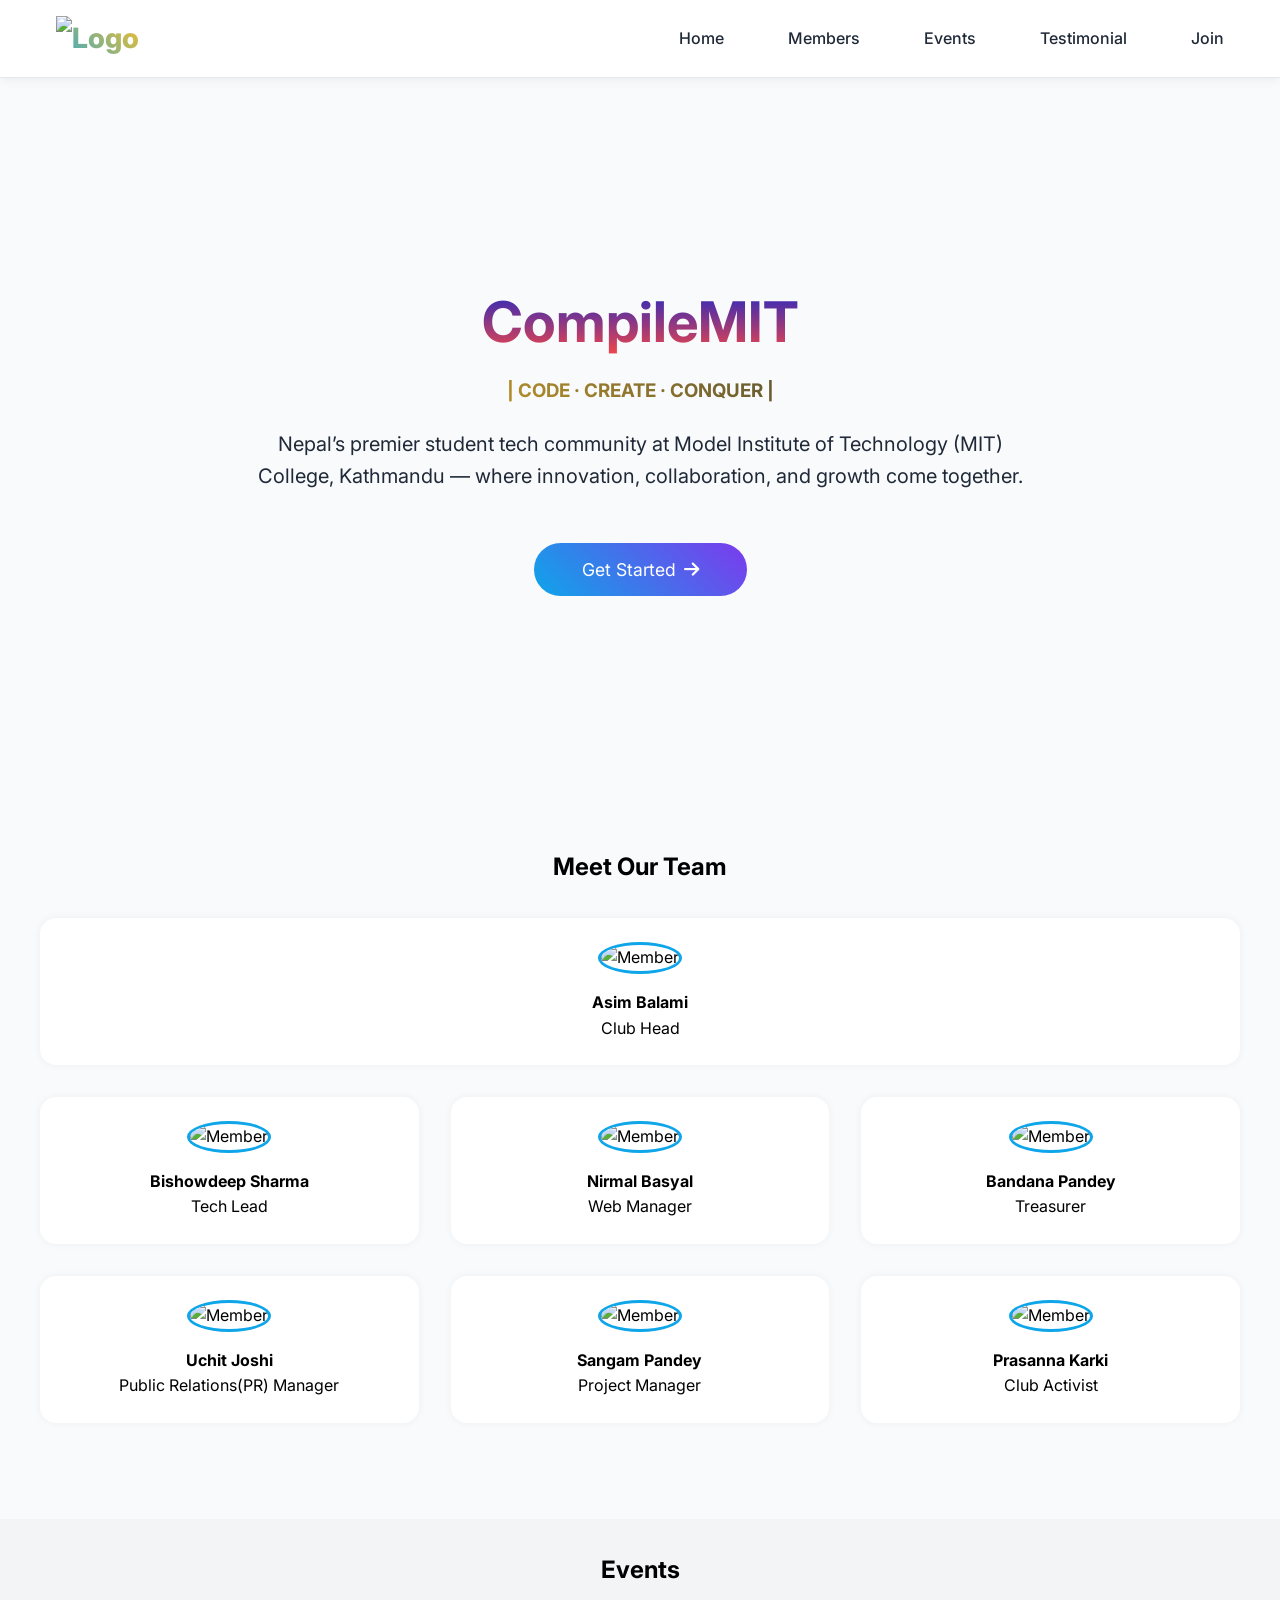
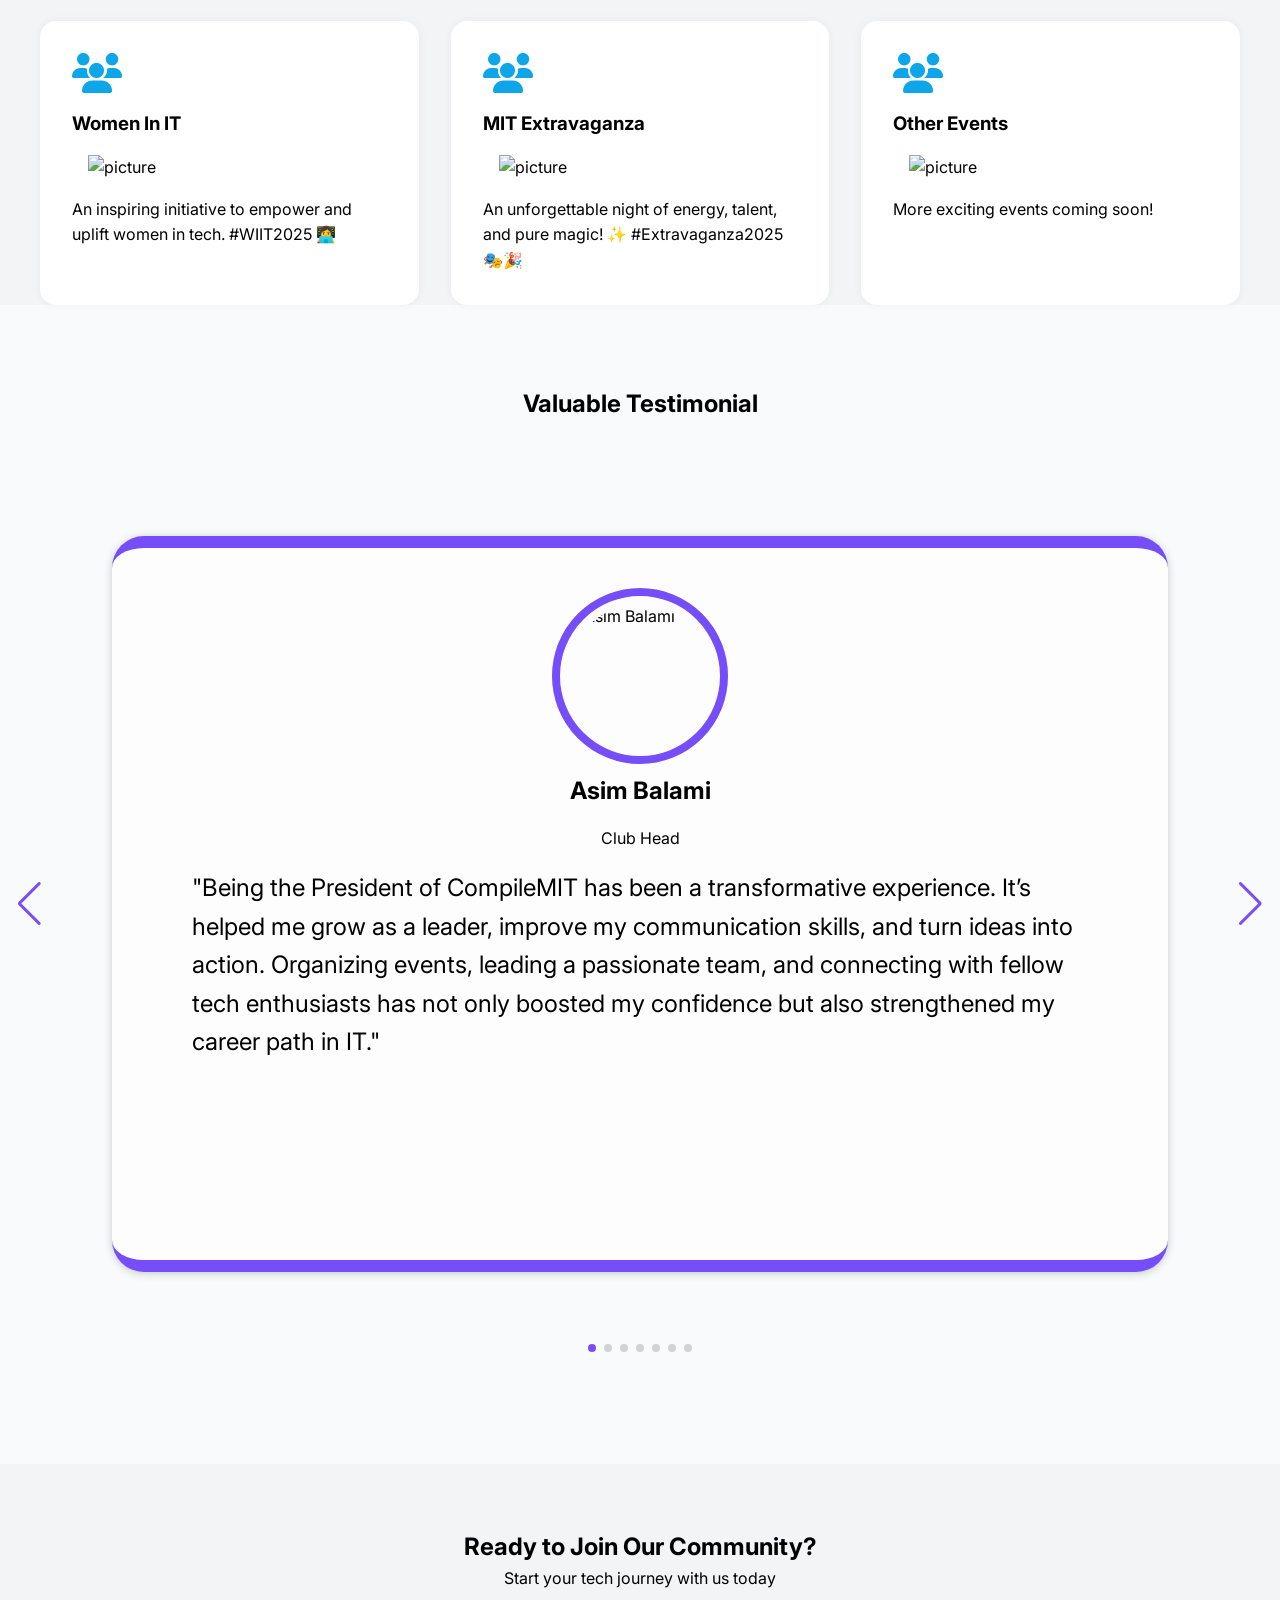
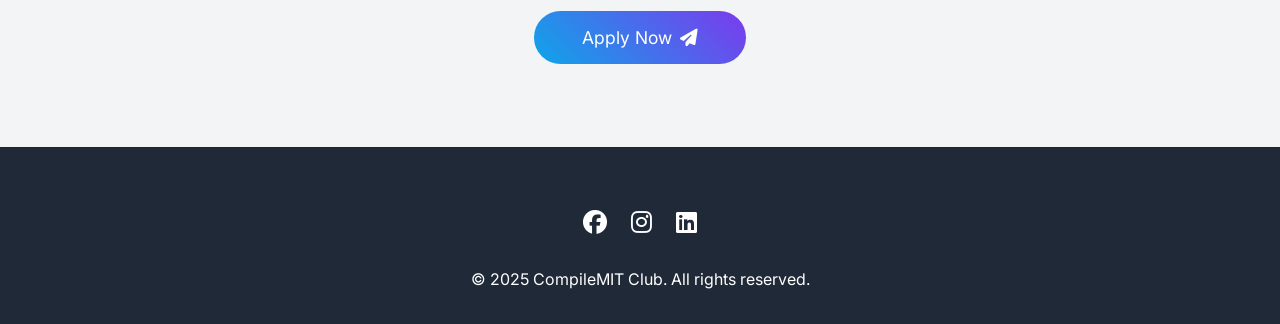
==== commit 7806ce38: "Add files via upload" ====
--- a/index.html
+++ b/index.html
@@ -8,71 +8,193 @@
   <link href="https://fonts.googleapis.com/css2?family=Inter:wght@400;500;600;700;800&display=swap" rel="stylesheet">
   <link rel="stylesheet" href="https://cdnjs.cloudflare.com/ajax/libs/font-awesome/6.5.1/css/all.min.css">
   <link rel="stylesheet" href="styles.css">
-  <link rel="icon" href="logo.png">
+  <link rel="stylesheet" href="navbar.html">
+  <link rel="stylesheet" href="https://cdn.jsdelivr.net/npm/swiper/swiper-bundle.min.css" />
+  <link rel="icon" href="https://media-hosting.imagekit.io/64ff49dede3c4a0e/logo.png?Expires=1839304913&Key-Pair-Id=K2ZIVPTIP2VGHC&Signature=bMeIY9PAXS~zpFPgrc~gJF680UX8J8efQP6nj1g8TzVFJtHT5p3cuyT0GFyVyMPPYSaRIkZW1GkpwnjwtlFw6LOEOHrFJ4d26FkX5yNFtZ1d1jgHoXtLdHEB-sPk6IK0jpxhB6JqbHL9gLnss2-YQ5E6MJqxpEqvmweGqtaWuesyJNboPCrya80Bl1pBtT5ey-07elTgcwlqv2~yAwQV9-7LxrcoySt4MxBPEpFaK2CIaWFNkHaUq1R6UUveY5bcJoCH06ZcjN4YlagCIMgEY6UPIHKygd878uNId1TofsJ8Vsp7swNQBxv4qzh8HRdPwr4-NhglDZiOanMhEhHCIA__">
 </head>
-
-<body>
+<style>
+  :root {
+    --bg-color: #fdfdfd;
+    --text-color: #333;
+    --main-color: #754ef9;
+    --white-color: #fdfdfd;
+    --shadow-color: rgba(0, 0, 0, .2);
+}
+  .testimonial-container {
+    display: flex;
+    align-items: center;
+    flex-direction: column;
+    width: 100%;
+    padding: 5rem 1rem;
+}
+
+.testimonial-container .testimonial-wrapper {
+    position: relative;
+    max-width: 90rem;
+    width: 100%;
+    padding: 5rem;
+}
+
+.testimonial-wrapper .testimonial-box {
+    padding: 1rem;
+    border-radius: 2rem;
+    overflow: hidden;
+}
+
+.testimonial-content .testimonial-slide {
+    display: flex;
+    align-items: center;
+    flex-direction: column;
+    min-height: 46rem; 
+    background: var(--bg-color);
+    border-radius: 2rem;
+    box-shadow: 0 .1rem .5rem var(--shadow-color);
+    padding: 3rem 5rem;
+    border-top: .8rem solid var(--main-color);
+    border-bottom: .8rem solid var(--main-color);
+}
+
+
+.testimonial-slide img {
+    width: 10rem;
+    height: 10rem;
+    object-fit: cover;
+    border-radius: 50%;
+    border: .5rem solid var(--bg-color);
+    outline: .5rem solid var(--main-color);
+}
+
+.testimonial-slide h3 {
+    font-size: 1.5rem;
+    margin: 1rem 0;
+}
+span{
+  font-size: 1rem;
+  margin-bottom: 1.1rem ;
+}
+.testimonial-slide p {
+    font-size: 1.5rem;
+    text-align: left;
+}
+
+.testimonial-box .swiper-button-next,
+.testimonial-box .swiper-button-prev {
+    color: var(--main-color);
+}
+
+.testimonial-box .swiper-button-next {
+    right: 0;
+}
+
+.testimonial-box .swiper-button-prev {
+    left: 0;
+}
+
+.testimonial-box .swiper-pagination-bullet {
+    background: rgba(0, 0, 0, .8);
+}
+
+.testimonial-box .swiper-pagination-bullet-active {
+    background: var(--main-color);
+}
+@media (max-width: 840px) {
+
+    .testimonial-container .testimonial-wrapper {
+        padding: 5rem 0;
+    }
+
+    .testimonial-content .testimonial-slide {
+        min-height: 54rem;;
+        max-height: 54rem;;
+        padding: 3rem 2rem;
+        overflow: hidden;
+    }
+
+    .testimonial-box .swiper-button-next,
+    .testimonial-box .swiper-button-prev {
+        display: none;
+    }
+    .testimonial-slide p {
+    font-size: 1.1rem;
+    text-align: left;
+}
+}
+#preloader {
+      position: fixed;
+      top: 0;
+      left: 0;
+      height: 100%;
+      width: 100%;
+      background-color: #0a0a0a;
+      display: flex;
+      justify-content: center;
+      align-items: center;
+      z-index: 9999;
+    }
+
+    .preloader-text {
+      color: #00ff99;
+      font-size: 2rem;
+      white-space: nowrap;
+      overflow: hidden;
+      border-right: 2px solid #00ff99;
+      width: 0;
+      animation: typing 1s steps(10) forwards, blink 0.5s step-end infinite;
+    }
+
+    @keyframes typing {
+      from { width: 0; }
+      to { width: 10ch; } /* "Compilemit" has 10 characters */
+    }
+
+    @keyframes blink {
+      50% { border-color: transparent; }
+    }
+</style>
+<div id="preloader">
+  <div class="preloader-text">Compilemit</div>
+</div>
   <!-- NavBar fetched from js -->
   <section class="hero" id="home">
     <div class="hero-content">
       <h1>CompileMIT</h1>
       <h3>| CODE · CREATE · CONQUER |</h3> <br>
-      <p>Nepal’s premier student tech community at MIT College, Kathmandu — where innovation, collaboration, and growth
+      <p>Nepal’s premier student tech community at Model Institute of Technology (MIT) College, Kathmandu — where innovation, collaboration, and growth
         come together.</p>
-      <a href="#join"> <button class="join-btn">Get Started <i class="fas fa-arrow-right"></i></button></a>
+      <a href="#members"> <button class="join-btn">Get Started <i class="fas fa-arrow-right"></i></button></a>
     </div>
   </section>
-  <!-- Features -->
-  <section class="features" id="features">
-    <h2>What We Offer </h2>
-    <div class="features-grid">
-      <div class="feature-card">
-        <i class="fas fa-rocket feature-icon"></i>
-        <h3>Innovative Projects</h3>
-        <p>Collaborate on cutting-edge tech projects with industry relevance</p>
-      </div>
-      <div class="feature-card">
-        <i class="fas fa-users feature-icon"></i>
-        <h3>Expert Mentorship</h3>
-        <p>Learn from industry professionals and academic experts</p>
-      </div>
-      <div class="feature-card">
-        <i class="fas fa-code feature-icon"></i>
-        <h3>Skill Development</h3>
-        <p>Regular workshops on latest technologies and frameworks</p>
-      </div>
-    </div>
-  </section>
+  
   <!-- Members -->
   <section class="members-section" id="members">
     <h2>Meet Our Team</h2>
     <div class="members-grid">
       <div class="member-card">
-        <img src="https://cdn.pixabay.com/photo/2015/10/05/22/37/blank-profile-picture-973460_1280.png" alt="Member"
+        <img src="https://media-hosting.imagekit.io/85f1d88bc78d4e9b/ashim.jpeg?Expires=1839304302&Key-Pair-Id=K2ZIVPTIP2VGHC&Signature=[base64]~zf2u4ha4E6CKMewBOvHe--JDewp6NGIYGoQQTjzXrj1yrhBkMWRCg__" alt="Member"
           class="member-image">
         <h4>Asim Balami</h4>
         <p>Club Head</p>
         <div class="social-links">
-          <a href="#"><i class="fab fa-linkedin"></i></a>
-          <a href="#"><i class="fab fa-github"></i></a>
-          <a href="https://www.instagram.com/_asim_balami122/"><i class="fab fa-instagram"></i></a>
+          <a target="_blank" href="https://www.linkedin.com/in/asim-balami-52b0b832a/"><i class="fab fa-linkedin"></i></a>
+          <!-- <a href="#"><i class="fab fa-github"></i></a> -->
+          <a target="_blank" href="https://www.instagram.com/_asim_balami122/"><i class="fab fa-instagram"></i></a>
         </div>
       </div>
     </div>
     <div class="members-grid">
       <div class="member-card">
-        <img src="https://cdn.pixabay.com/photo/2015/10/05/22/37/blank-profile-picture-973460_1280.png" alt="Member"
+        <img src="https://media-hosting.imagekit.io/3f20ed694c7d4c27/bishowdeep.jpg?Expires=1839296860&Key-Pair-Id=K2ZIVPTIP2VGHC&Signature=evVbcdStK6T~FBS6HEouK4m45P1BjJtIXTqT-crnleOBrenmHmcH0XNM3THS5oHuxVoM7B5ft5kiVxMQ464-KoTYmR1baN7H2J1kPaMUhHhKfvcoQAANGRepFk-3B2sicLxOhs8zwbIz2aimpM7A4oY093y1b8yLDSkwK2Vw9mFjiW9R-~~l7gYG7hZowfcM0G-Ddy1-OURTZSkNLy4qUVX8iCECdUB~rcC~XZ0kWz5wiBDS1110e1yc~-n~77CfbLXb~gVMcbbyL2yH3r~a4OSO~POwrLCaWKZYX-5YOe7OWhBsVIfN5Sb6KfPIY9HNU6Hv2TfYXS46Cda5x~q4-g__" alt="Member"
           class="member-image">
         <h4>Bishowdeep Sharma</h4>
         <p>Tech Lead</p>
         <div class="social-links">
-          <a href="https://www.instagram.com//"><i class="fab fa-linkedin"></i></a>
-          <a href="#"><i class="fab fa-github"></i></a>
-          <a href="https://www.instagram.com/bishow_deep/"><i class="fab fa-instagram"></i></a>
-        </div>
-      </div>
-      <div class="member-card">
-        <img src="https://cdn.pixabay.com/photo/2015/10/05/22/37/blank-profile-picture-973460_1280.png" alt="Member"
+          <!-- <a target="_blank" href="https://www.instagram.com//"><i class="fab fa-linkedin"></i></a> -->
+          <a target="_blank" href="https://github.com/Bishowdeep"><i class="fab fa-github"></i></a>
+          <a target="_blank" href="https://www.instagram.com/bishow_deep/"><i class="fab fa-instagram"></i></a>
+        </div>
+      </div>
+      <div class="member-card">
+        <img src="https://media-hosting.imagekit.io/fa4f1cbe5be64d2b/nirmal.jpeg?Expires=1839484893&Key-Pair-Id=K2ZIVPTIP2VGHC&Signature=1~faFh5Hf5VQ5fdCT7zfc~WCoZ2ZwDqdky~kkK9v5BxXaT~2hCu69a5HNdMdDI92awkw1j-p7qM9OVFagpnXw6rVmiM-GIf5XLoN1qFX-~krxdQsyiXmMomfLQWCxESDdMiNm2cyYLLP-yBqTPs1IIx8sCaFANwxrftCzEsV8r1HvQuTrMkU171rExVKF1seWksfKglu6rZU70gawyR4K18~v-T7s4hdm7Hfo3Jb3z11haE7okixd~QBokKw4PAIHOvFggM1YINYbAbGOMOpoFexodQ7EsG1I-G0BnIoFeJkLMd7I4iksOSyYTdmJzi4IiJCXpeEPdjjHGWbQqLe9w__" alt="Member"
           class="member-image">
         <h4>Nirmal Basyal</h4>
         <p>Web Manager</p>
@@ -83,49 +205,49 @@
         </div>
       </div>
       <div class="member-card">
-        <img src="https://cdn.pixabay.com/photo/2015/10/05/22/37/blank-profile-picture-973460_1280.png" alt="Member"
+        <img src="https://media-hosting.imagekit.io/ee0099be7c6940fa/bandhana.png?Expires=1839484249&Key-Pair-Id=K2ZIVPTIP2VGHC&Signature=XxyM4SDU5q0oinAJ19zojlQfKBapqwicrjbhMEL2sa44-u7RamKb~UFEKSIBgLYjWx8s~NTOgZ-QO60l9PGafcET4bLkIP8ZMIBm1Umtw9GUvxPza-Tw4e94TTTZq4QXKHAAI3a0yS9sBlIu4N83NPbGWPPlg8F0x5Qb7fQg-QTmusHUFP~nSkEQE6gxe6WQ1LNUkpo0HOgiC3boOscsreKLJwxWWSfBQyc6S2c56vfIce0e5JJ-4YT~3SVlYJ1WRGeiZUe6C33N4LTBNnRXevOGaJeyw1Yz5c7rHugWwbouGT9aZCy3A~Vm7sO5i-eqeHXJLanak70h9Ryt0NSZ2A__" alt="Member"
           class="member-image">
         <h4>Bandana Pandey</h4>
         <p>Treasurer</p>
         <div class="social-links">
-          <a target="_blank" href="#"><i class="fab fa-linkedin"></i></a>
-          <a target="_blank" href="#"><i class="fab fa-github"></i></a>
+          <!-- <a target="_blank" href="#"><i class="fab fa-linkedin"></i></a> -->
+          <!-- <a target="_blank" href="#"><i class="fab fa-github"></i></a> -->
           <a target="_blank" href="https://www.instagram.com/bandanadiary_1/"><i class="fab fa-instagram"></i></a>
         </div>
       </div>
     </div>
     <div class="members-grid">
       <div class="member-card">
-        <img src="https://cdn.pixabay.com/photo/2015/10/05/22/37/blank-profile-picture-973460_1280.png" alt="Member"
+        <img src="https://media-hosting.imagekit.io/b7e29bde94ed4315/uchit.jpg?Expires=1839296860&Key-Pair-Id=K2ZIVPTIP2VGHC&Signature=qjQSfouqqK7t1c3J-qW23hFEpwIJwuG-VM3EG2SUFM5Fox5rEpchIpxyDwngNeDQFRoqBChcknX8RY5E400ULlli-11Fo9K3UsK447kBfdgGPzfhudMxmrb8i5i54zp0e5-YK9g-tTmmk67-gX7O7c0x1IR-~SL23wvebeAhtOJL4ml4fGJuni1IPEdrfiyfA1ON0XiazSt7emxQCwunuk-vyTUkkqV09JlwZLbq4l4AmQ7QsnRpGoOQqGfyeecYvXsvXBn7TZVwKb55~HVWTWUAWBFb-ZNSy8WPah-mAeciPmZ3O-ITWoqI7Xy1qKwrGLrR3fMk3iRxr40tzMqWpg__" alt="Member"
           class="member-image">
         <h4>Uchit Joshi</h4>
         <p>Public Relations(PR) Manager</p>
         <div class="social-links">
-          <a href="#"><i class="fab fa-linkedin"></i></a>
-          <a href="#"><i class="fab fa-github"></i></a>
-          <a href="https://www.instagram.com/uchitjoshi.4/"><i class="fab fa-instagram"></i></a>
-        </div>
-      </div>
-      <div class="member-card">
-        <img src="https://cdn.pixabay.com/photo/2015/10/05/22/37/blank-profile-picture-973460_1280.png" alt="Member"
+          <a target="_blank" href="https://www.linkedin.com/in/uchit-joshi-5bb311286/"><i class="fab fa-linkedin"></i></a>
+          <a target="_blank" href="https://github.com/uchitjoshi?tab=overview&from=2025-04-01&to=2025-04-17"><i class="fab fa-github"></i></a>
+          <a target="_blank" href="https://www.instagram.com/uchitjoshi.4/"><i class="fab fa-instagram"></i></a>
+        </div>
+      </div>
+      <div class="member-card">
+        <img src="https://media-hosting.imagekit.io/3ba7780be81348f3/sangam.jpg?Expires=1839296860&Key-Pair-Id=K2ZIVPTIP2VGHC&Signature=0HDrie1qakGCTkk-4fz0mbmQiMlMsQXp0gADNT1yZYT49MOzHH6G7JVTydFAjO2pkmmmpAvl0r8jNYGKD16EPve43pa1p7~Y4ZppgskGNSSm3jMg7L4g0V5b8i-WhGpp-xhEEMytpGd6gdX2eaYqFv1TVr5m8ost6fw15Q0N3HGi5TghO9sKB~I0-5or0EGu2NsNe2Hvo9vCGonLLt3VIzP6-PZP0xs2W1WpblZZ3xshlZsQso0~jhkijehF6qM2pXCK27xV1ObKviRKyh8PNQRpr7GJdRFM-FiARFcLLazI7bwn9wQL4UnzXiKyreJJIf2WwZ5lXZWKMpUiNCDxLw__" alt="Member"
           class="member-image">
         <h4>Sangam Pandey</h4>
         <p>Project Manager</p>
         <div class="social-links">
-          <a href="#"><i class="fab fa-linkedin"></i></a>
-          <a href="#"><i class="fab fa-github"></i></a>
-          <a href="https://www.instagram.com/sangam_enthu/"><i class="fab fa-instagram"></i></a>
-        </div>
-      </div>
-      <div class="member-card">
-        <img src="https://cdn.pixabay.com/photo/2015/10/05/22/37/blank-profile-picture-973460_1280.png" alt="Member"
-          class="member-image">
-        <h4>Prashanna Karki</h4>
+          <a target="_blank" href="https://www.linkedin.com/in/sangam-pandey-103893351/ "><i class="fab fa-linkedin"></i></a>
+          <a target="_blank" href="https://github.com/sangam-in"><i class="fab fa-github"></i></a>
+          <a target="_blank" href="https://www.instagram.com/sangam_enthu/"><i class="fab fa-instagram"></i></a>
+        </div>
+      </div>
+      <div class="member-card">
+        <img src="https://media-hosting.imagekit.io/0b3f6b758f79444a/prashanna.jpg?Expires=1839296860&Key-Pair-Id=K2ZIVPTIP2VGHC&Signature=ACmW3GHIYc-61Jarw0KZVJVa8Ls04xjzNPTmkfhE07x3Gl69gBk1uLDspEuLYnKR50zgs92PbM0XY37slx82oBMQ-HlFshTl19rGKcoryIXG8v7w7DefPrKZnWWxjTXtBb665lGG-EtjotRjpl3MBm4kJ-815hDTYYldWsI9EDHIqB91mCZ68~6YhozPrOe5whAjxwER~Q-ItYNVIDbL1eR3s0SxI88HUAHKs5RSpmdT6b1i05VYQNd-wRxmcugS~Fnf~rlimSbRgC3slVpLFV~wkEg4IiOOn~zel7SmyIhrreB0V8vPm1WnRCtHJoBHBD7vWT~F9hTUV7eZIi-S5g__" alt="Member"
+          class="member-image">
+        <h4>Prasanna Karki</h4>
         <p>Club Activist</p>
         <div class="social-links">
-          <a href="#"><i class="fab fa-linkedin"></i></a>
-          <a href="#"><i class="fab fa-github"></i></a>
-          <a href="https://www.instagram.com/prash_541/"><i class="fab fa-instagram"></i></a>
+          <a target="_blank" href="https://www.linkedin.com/in/prasanna-karki-324a22342/"><i class="fab fa-linkedin"></i></a>
+          <a target="_blank" href="https://github.com/Prasan55"><i class="fab fa-github"></i></a>
+          <a target="_blank" href="https://www.instagram.com/prash_541/"><i class="fab fa-instagram"></i></a>
         </div>
       </div>
     </div>
@@ -139,8 +261,8 @@
         <!-- <i class="fas fa-rocket feature-icon"></i> -->
         <h3>Women In IT</h3>
         <p>
-          <img src="WIIT.png" alt="picture">
-          An inspiring initiative to empower and uplift women in tech. #WomenInIT2025
+          <img src="https://media-hosting.imagekit.io/b3316f230e9c4d9d/WIIT.png?Expires=1839304913&Key-Pair-Id=K2ZIVPTIP2VGHC&Signature=D5cOAGcmreqEmthITn1gl3ugDosHyw8Mi7PjYsqM7usXl3xBu3taoPmG02samWTZ7-aMro1MblwvElmMbOaXqNYC~[base64]~kynSJEOUYbPYKVpYPdA__" alt="picture">
+          An inspiring initiative to empower and uplift women in tech. #WIIT2025 👩‍💻
         </p>
       </div>
       <div class="feature-card">
@@ -148,8 +270,8 @@
         <!-- <i class="fas fa-rocket feature-icon"></i> -->
         <h3>MIT Extravaganza</h3>
         <p>
-          <img src="mit_exv.jpg" alt="picture">
-          An unforgettable day full of energy, talent, and pure magic! ✨ #Extravaganza2025🎭🎉
+          <img src="https://media-hosting.imagekit.io/e55f46208b4e41ff/mit_exv.jpg?Expires=1839304913&Key-Pair-Id=K2ZIVPTIP2VGHC&Signature=2A-tl4284u8Dz7gF2uQ74Z6y2Drc-~LwaUcv9-pAE9KRiUk88hchrJFLP8P0JFfWEyububWeP~[base64]" alt="picture">
+          An unforgettable night of energy, talent, and pure magic! ✨ #Extravaganza2025🎭🎉
         </p>
       </div>
 
@@ -159,19 +281,99 @@
         <h3>Other Events</h3>
 
         <p>
-          <img src="CS.png" alt="picture">
+          <img src="https://media-hosting.imagekit.io/88d41053b1cb40b9/CS.png?Expires=1839304913&Key-Pair-Id=K2ZIVPTIP2VGHC&Signature=ezJF~0A3P45PP3ASZTb4HJJEo42MAMgt7m3GtBeXhQwJ9rdP9cMyLYCNfRRlQG9iwtEcMvaBugM3mv1vtSXqk~u0OgbNGb7e3mfsYZlabFjXaC~uoGACrgWj3uIcZSimXBlN48NrFjNkG4N8iZdagR-fedbLJgwt0Fc-TQQH7-9QDmbpeZxkle0O7nybwNZrBOoB4GByNlhOYdcC0SQ9LbMA~uuc3NRvCzqto3jk80-XCokTBfli0YPUHieM0ejh3ZGLMw2TKWB2bWMOzY3FaWBfFm5htvWmnz5RGzghoWztPyrPygLgTdUKCQ~cwcBO8g19NW8xWeF3E0m~2mrMlg__" alt="picture">
           More exciting events coming soon!
         </p>
       </div>
 
     </div>
   </section>
+  
+  <!-- Testimonial Section -->
+<section class="testimonial-container" id="testimonial">
+  <h2 class="heading">Valuable Testimonial</h2>
+
+  <div class="testimonial-wrapper">
+    <div class="testimonial-box mySwiper">
+      <div class="testimonial-content swiper-wrapper">
+
+        <!-- Slide 1 -->
+        <div class="testimonial-slide swiper-slide">
+          <img src="https://media-hosting.imagekit.io/85f1d88bc78d4e9b/ashim.jpeg?Expires=1839304302&Key-Pair-Id=K2ZIVPTIP2VGHC&Signature=[base64]~zf2u4ha4E6CKMewBOvHe--JDewp6NGIYGoQQTjzXrj1yrhBkMWRCg__" alt="Asim Balami">
+          <h3>Asim Balami</h3>
+          <span>Club Head</span>
+          <p>"Being the President of CompileMIT has been a transformative experience. It’s helped me grow as a leader, improve my communication skills, and turn ideas into action. Organizing events, leading a passionate team, and connecting with fellow tech enthusiasts has not only boosted my confidence but also strengthened my career path in IT."</p>
+        </div>
+
+        <!-- Slide 2 -->
+        <div class="testimonial-slide swiper-slide">
+          <img src="https://media-hosting.imagekit.io/3f20ed694c7d4c27/bishowdeep.jpg?Expires=1839296860&Key-Pair-Id=K2ZIVPTIP2VGHC&Signature=evVbcdStK6T~FBS6HEouK4m45P1BjJtIXTqT-crnleOBrenmHmcH0XNM3THS5oHuxVoM7B5ft5kiVxMQ464-KoTYmR1baN7H2J1kPaMUhHhKfvcoQAANGRepFk-3B2sicLxOhs8zwbIz2aimpM7A4oY093y1b8yLDSkwK2Vw9mFjiW9R-~~l7gYG7hZowfcM0G-Ddy1-OURTZSkNLy4qUVX8iCECdUB~rcC~XZ0kWz5wiBDS1110e1yc~-n~77CfbLXb~gVMcbbyL2yH3r~a4OSO~POwrLCaWKZYX-5YOe7OWhBsVIfN5Sb6KfPIY9HNU6Hv2TfYXS46Cda5x~q4-g__" alt="Bishowdeep Sharma">
+          <h3>Bishowdeep Sharma</h3>
+          <span>Tech Lead</span>
+          <p>"This community helped me grow as a developer. The events and mentorship are amazing!"</p>
+        </div>
+
+        <!-- Slide 3 -->
+        <div class="testimonial-slide swiper-slide">
+          <img src="https://media-hosting.imagekit.io/fa4f1cbe5be64d2b/nirmal.jpeg?Expires=1839484893&Key-Pair-Id=K2ZIVPTIP2VGHC&Signature=1~faFh5Hf5VQ5fdCT7zfc~WCoZ2ZwDqdky~kkK9v5BxXaT~2hCu69a5HNdMdDI92awkw1j-p7qM9OVFagpnXw6rVmiM-GIf5XLoN1qFX-~krxdQsyiXmMomfLQWCxESDdMiNm2cyYLLP-yBqTPs1IIx8sCaFANwxrftCzEsV8r1HvQuTrMkU171rExVKF1seWksfKglu6rZU70gawyR4K18~v-T7s4hdm7Hfo3Jb3z11haE7okixd~QBokKw4PAIHOvFggM1YINYbAbGOMOpoFexodQ7EsG1I-G0BnIoFeJkLMd7I4iksOSyYTdmJzi4IiJCXpeEPdjjHGWbQqLe9w__" alt="Nirmal Basyal">
+          <h3>Nirmal Basyal</h3>
+          <span>Web Manager</span>
+          <p>"Being the Web Manager for CompileMIT has been a fulfilling experience, allowing me to contribute to a community focused on collaboration, innovation, and growth. This role has enhanced my technical skills and provided valuable insights into teamwork and leadership."</p>
+        </div>
+
+        <!-- Slide 4 -->
+        <div class="testimonial-slide swiper-slide">
+          <img src="https://media-hosting.imagekit.io/ee0099be7c6940fa/bandhana.png?Expires=1839484249&Key-Pair-Id=K2ZIVPTIP2VGHC&Signature=XxyM4SDU5q0oinAJ19zojlQfKBapqwicrjbhMEL2sa44-u7RamKb~UFEKSIBgLYjWx8s~NTOgZ-QO60l9PGafcET4bLkIP8ZMIBm1Umtw9GUvxPza-Tw4e94TTTZq4QXKHAAI3a0yS9sBlIu4N83NPbGWPPlg8F0x5Qb7fQg-QTmusHUFP~nSkEQE6gxe6WQ1LNUkpo0HOgiC3boOscsreKLJwxWWSfBQyc6S2c56vfIce0e5JJ-4YT~3SVlYJ1WRGeiZUe6C33N4LTBNnRXevOGaJeyw1Yz5c7rHugWwbouGT9aZCy3A~Vm7sO5i-eqeHXJLanak70h9Ryt0NSZ2A__" alt="Bandana Pandey">
+          <h3>Bandana Pandey</h3>
+          <span>Treasurer</span>
+          <p>"Serving as the Treasurer of Compile MIT has been a transformative experience for me. It is a platform where I have developed essential skills in financial management, event coordination, and leadership. It has allowed me to apply my knowledge in real-world scenarios and build greater confidence."</p>
+        </div>
+
+        <!-- Slide 5 -->
+        <div class="testimonial-slide swiper-slide">
+          <img src="https://media-hosting.imagekit.io/b7e29bde94ed4315/uchit.jpg?Expires=1839296860&Key-Pair-Id=K2ZIVPTIP2VGHC&Signature=qjQSfouqqK7t1c3J-qW23hFEpwIJwuG-VM3EG2SUFM5Fox5rEpchIpxyDwngNeDQFRoqBChcknX8RY5E400ULlli-11Fo9K3UsK447kBfdgGPzfhudMxmrb8i5i54zp0e5-YK9g-tTmmk67-gX7O7c0x1IR-~SL23wvebeAhtOJL4ml4fGJuni1IPEdrfiyfA1ON0XiazSt7emxQCwunuk-vyTUkkqV09JlwZLbq4l4AmQ7QsnRpGoOQqGfyeecYvXsvXBn7TZVwKb55~HVWTWUAWBFb-ZNSy8WPah-mAeciPmZ3O-ITWoqI7Xy1qKwrGLrR3fMk3iRxr40tzMqWpg__" alt="Uchit Joshi ">
+          <h3>Uchit Joshi</h3>
+          <span>PR Manager</span>
+          <p>"As the PR Manager at CompileMIT, I take pride in building strong connections and promoting meaningful collaborations. This role has helped me enhance my communication skills, strengthen team relationships, and represent the club with confidence and creativity."</p>
+        </div>
+
+        <!-- Slide 6 -->
+        <div class="testimonial-slide swiper-slide">
+          <img src="https://media-hosting.imagekit.io/3ba7780be81348f3/sangam.jpg?Expires=1839296860&Key-Pair-Id=K2ZIVPTIP2VGHC&Signature=0HDrie1qakGCTkk-4fz0mbmQiMlMsQXp0gADNT1yZYT49MOzHH6G7JVTydFAjO2pkmmmpAvl0r8jNYGKD16EPve43pa1p7~Y4ZppgskGNSSm3jMg7L4g0V5b8i-WhGpp-xhEEMytpGd6gdX2eaYqFv1TVr5m8ost6fw15Q0N3HGi5TghO9sKB~I0-5or0EGu2NsNe2Hvo9vCGonLLt3VIzP6-PZP0xs2W1WpblZZ3xshlZsQso0~jhkijehF6qM2pXCK27xV1ObKviRKyh8PNQRpr7GJdRFM-FiARFcLLazI7bwn9wQL4UnzXiKyreJJIf2WwZ5lXZWKMpUiNCDxLw__" alt="Sangam Pandey">
+          <h3>Sangam Pandey</h3>
+          <span>Project Manager</span>
+          <p>"As the Project Manager at CompileMIT, I've had the opportunity to take on meaningful tasks that have truly shaped my learning journey. Each project has helped me stay on track and gain hands-on experience, steering my career in the right direction."</p>
+        </div>
+
+        <!-- Slide 7 -->
+        <div class="testimonial-slide swiper-slide">
+          <img src="https://media-hosting.imagekit.io/0b3f6b758f79444a/prashanna.jpg?Expires=1839296860&Key-Pair-Id=K2ZIVPTIP2VGHC&Signature=ACmW3GHIYc-61Jarw0KZVJVa8Ls04xjzNPTmkfhE07x3Gl69gBk1uLDspEuLYnKR50zgs92PbM0XY37slx82oBMQ-HlFshTl19rGKcoryIXG8v7w7DefPrKZnWWxjTXtBb665lGG-EtjotRjpl3MBm4kJ-815hDTYYldWsI9EDHIqB91mCZ68~6YhozPrOe5whAjxwER~Q-ItYNVIDbL1eR3s0SxI88HUAHKs5RSpmdT6b1i05VYQNd-wRxmcugS~Fnf~rlimSbRgC3slVpLFV~wkEg4IiOOn~zel7SmyIhrreB0V8vPm1WnRCtHJoBHBD7vWT~F9hTUV7eZIi-S5g__" alt="Prasanna Karki">
+          <h3>Prasanna Karki</h3>
+          <span>Club Activist</span>
+          <p>"Being a part of CompileMIT has been one of the most rewarding experiences of my academic journey. As a club activist, I’ve had the opportunity to not only grow my technical skills but also collaborate with like-minded peers who are just as passionate about technology and innovation as I am."</p>
+        </div>
+
+      </div>
+
+      <!-- Swiper Controls -->
+      <div class="swiper-button-next"></div>
+      <div class="swiper-button-prev"></div>
+      <div class="swiper-pagination"></div>
+    </div>
+  </div>
+</section>
+
+
+
+
   <!-- Join -->
   <section class="cta-section" id="join">
     <h2>Ready to Join Our Community?</h2>
     <p>Start your tech journey with us today</p>
-    <a href="register.html"> <button class="join-btn" id="join" onclick="join()">Apply Now <i
-          class="fas fa-paper-plane"></i></button></a>
+    <!-- <a href="#"> <button class="join-btn" id="join" onclick="join()">Apply Now <i
+          class="fas fa-paper-plane"></i></button></a> -->
+          <a href="register"> <button class="join-btn" id="join">Apply Now <i
+            class="fas fa-paper-plane"></i></button></a>
   </section>
   <!-- Footer -->
   <!-- <footer>
@@ -185,6 +387,104 @@
   </footer> -->
 
   <script src="script.js"></script>
+  <script>
+    const container = document.getElementById('testimonialContainer');
+    const cards = container.querySelectorAll('.testimonial-card');
+    const dotsContainer = document.getElementById('dots');
+    const prevBtn = document.getElementById('prevBtn');
+    const nextBtn = document.getElementById('nextBtn');
+
+    let currentIndex = 0;
+
+    function createDots() {
+      cards.forEach((_, i) => {
+        const dot = document.createElement('span');
+        dot.classList.add('dot');
+        if (i === 0) dot.classList.add('active');
+        dot.dataset.index = i;
+        dot.addEventListener('click', (e) => {
+          const index = parseInt(e.target.dataset.index);
+          cards[index].scrollIntoView({ behavior: 'smooth', inline: 'center' });
+        });
+        dotsContainer.appendChild(dot);
+      });
+    }
+
+    function updateDots(index) {
+      document.querySelectorAll('.dot').forEach((dot, i) => {
+        dot.classList.toggle('active', i === index);
+      });
+    }
+
+    const observer = new IntersectionObserver((entries) => {
+      entries.forEach((entry) => {
+        if (entry.isIntersecting) {
+          const index = parseInt(entry.target.dataset.index);
+          currentIndex = index;
+          updateDots(index);
+        }
+      });
+    }, {
+      root: container,
+      threshold: 0.6
+    });
+
+    cards.forEach(card => observer.observe(card));
+
+    prevBtn.addEventListener('click', () => {
+      if (currentIndex > 0) {
+        cards[currentIndex - 1].scrollIntoView({ behavior: 'smooth', inline: 'center' });
+      }
+    });
+
+    nextBtn.addEventListener('click', () => {
+      if (currentIndex < cards.length - 1) {
+        cards[currentIndex + 1].scrollIntoView({ behavior: 'smooth', inline: 'center' });
+      }
+    });
+
+    createDots();
+  </script>
+  <script>
+    const menuBtn = document.querySelector('.mobile-menu-btn');
+    const navLinks = document.querySelector('.nav-links');
+    const darkModeToggle = document.getElementById('darkModeToggle');
+    const body = document.body;
+
+    menuBtn.addEventListener('click', () => {
+      navLinks.classList.toggle('active');
+    });
+
+    // Toggle Dark Mode
+    darkModeToggle.addEventListener('click', () => {
+      body.classList.toggle('dark-mode');
+      const isDarkMode = body.classList.contains('dark-mode');
+      darkModeToggle.innerHTML = isDarkMode ? '<i class="fas fa-sun"></i>' : '<i class="fas fa-moon"></i>';
+    });
+  </script>
+  <!-- Swiper JS -->
+<script src="https://cdn.jsdelivr.net/npm/swiper/swiper-bundle.min.js"></script>
+<script>
+  var swiper = new Swiper(".mySwiper", {
+    slidesPerView: 1,
+    spaceBetween: 30,
+    loop: true,
+    pagination: {
+      el: ".swiper-pagination",
+      clickable: true,
+    },
+    navigation: {
+      nextEl: ".swiper-button-next",
+      prevEl: ".swiper-button-prev",
+    },
+  });
+</script>
+<script>
+  setTimeout(() => {
+    document.getElementById('preloader').style.display = 'none';
+    document.getElementById('main-content').classList.add('show');
+  }, 1300); // match typing duration
+</script>
 </body>
 
-</html>
+</html>
--- a/styles.css
+++ b/styles.css
@@ -1,328 +1,458 @@
-    :root {
-      --primary: #4f46e5;
-      --secondary: #facc15;
-      --dark: #111827;
-      --light: #f3f4f6;
-    }
-
-    * {
-      margin: 0;
-      padding: 0;
-      box-sizing: border-box;
-      font-family: 'Inter', sans-serif;
-    }
-
-    body {
+:root {
+  --primary: #4f46e5;
+  --secondary: #f59e0b;
+  --dark: #1f2937;
+  --light: #ffffff;
+  --light-gray: #f3f4f6;
+  --text: #1e293b;
+}
+
+* {
+  margin: 0;
+  padding: 0;
+  box-sizing: border-box;
+  font-family: 'Inter', sans-serif;
+}
+
+body {
       background: linear-gradient(to bottom right, #1f2937, #111827);
-      color: #fff;
-      line-height: 1.6;
-      overflow-x: hidden;
-
-    }
-
-    /* Navigation */
-    .navbar {
-      background: rgba(19, 24, 35, 0.95);
-      backdrop-filter: blur(10px);
-      padding: 1rem;
-      position: fixed;
-      width: 100%;
-      top: 0;
-      z-index: 1000;
+      /* color: #fff; */
+  line-height: 1.6;
+  overflow-x: hidden;
+  margin-top: 4rem;
+}
+
+/* Navigation */
+.navbar {
+  background: #ffffffdd;
+  backdrop-filter: blur(10px);
+  padding: 1rem;
+  position: fixed;
+  width: 100%;
+  top: 0;
+  z-index: 1000;
       border-bottom: 1px solid rgba(55, 65, 81, 0.5);
-    }
-
-    .nav-container {
-      max-width: 1200px;
-      margin: 0 auto;
-      display: flex;
-      justify-content: space-between;
-      align-items: center;
-    }
-
-    .logo {
-      font-size: 1.75rem;
-      display: flex;
-      font-weight: 800;
-      background: linear-gradient(45deg, var(--primary), #7c3aed);
-      background-clip: text;
+}
+
+.nav-container {
+  max-width: 1200px;
+  margin: 0 auto;
+  display: flex;
+  justify-content: space-between;
+  align-items: center;
+}
+
+.logo {
+  font-size: 1.75rem;
+  display: flex;
+  font-weight: 800;
+  background: linear-gradient(45deg, var(--primary), #7c3aed);
+  background-clip: text;
       /* -webkit-background-clip: text; */
-      -webkit-text-fill-color: transparent;
-    }
+  -webkit-text-fill-color: transparent;
+}
     .logo img{
-        padding-left: 2.25rem÷;
-        height: 5rem;
-        width: 7rem;
-    }
-
-    .nav-links {
-      display: flex;
+        padding-left: 2.25rem;
+  height: 5rem;
+  width: 7rem;
+}
+
+.nav-links {
+  display: flex;
       justify-content: space-between;    
-      gap: 2rem;
-      list-style: none;
-      margin-left: auto;
-    }
-
-    .nav-links a {
+  gap: 2rem;
+  list-style: none;
+  margin-left: auto;
+}
+
+.nav-links a {
       color: var(--light);
-      text-decoration: none;
-      font-weight: 500;
-      padding: 0.5rem 1rem;
-      border-radius: 0.5rem;
-      transition: all 0.3s ease;
-    }
-
-    .nav-links a:hover {
-      background: rgba(79, 70, 229, 0.1);
-      color: var(--primary);
-    }
-
-    .mobile-menu-btn {
-      display: none;
-      background: none;
-      border: none;
+  text-decoration: none;
+  font-weight: 500;
+  padding: 0.5rem 1rem;
+  border-radius: 0.5rem;
+  transition: all 0.3s ease;
+}
+
+.nav-links a:hover {
+  background: rgba(79, 70, 229, 0.1);
+  color: var(--primary);
+}
+
+.mobile-menu-btn {
+  display: none;
+  background: none;
+  border: none;
       color: var(--light);
-      font-size: 1.5rem;
-      cursor: pointer;
-    }
-
-    /* Hero Section */
-    .hero {
-      padding: 120px 2rem 4rem;
-      text-align: center;
-      min-height: 80vh;
-      display: flex;
-      align-items: center;
-      justify-content: center;
-    }
-
-    .hero-content {
-      max-width: 800px;
-      margin: 0 auto;
-      animation: fadeIn 1s ease-in-out;
-
-    }
+  font-size: 1.5rem;
+  cursor: pointer;
+}
+
+/* Hero Section */
+.hero {
+  padding: 120px 2rem 4rem;
+  text-align: center;
+  min-height: 80vh;
+  display: flex;
+  align-items: center;
+  justify-content: center;
+}
+
+.hero-content {
+  max-width: 800px;
+  margin: 0 auto;
+  animation: fadeIn 1.3s ease-in-out;
+
+}
 
     .hero h1 {
-      font-size: 3.5rem;
-      margin-bottom: 1.5rem;
-      line-height: 1.2;
-      background: linear-gradient(45deg, var(--primary), var(--secondary));
-      background-clip: text;
+  font-size: 3.5rem;
+  margin-bottom: 1.5rem;
+  line-height: 1.2;
+  background: linear-gradient(180deg, rgb(34, 40, 194), rgb(245, 70, 70));
+  background-clip: text;
       /* -webkit-background-clip: text; */
       -webkit-text-fill-color: transparent;
       animation: gradientShift 4s ease infinite;
     }
     .hero h3{
-      margin-bottom: 1.5rem;
+      /* margin-bottom: 1.5rem; */
       line-height: 1.2;
-      background: linear-gradient(45deg, var(--primary), var(--secondary));
+      background: linear-gradient(45deg, var(--secondary), var(--dark));
       background-clip: text;
       /* -webkit-background-clip: text; */
-      -webkit-text-fill-color: transparent;
-      animation: gradientShift 4s ease infinite;
-    }
-
-    .hero p {
-      font-size: 1.25rem;
-      color: #d1d5db;
-      margin-bottom: 2rem;
-    }
-
-    /* Features Section */
-    .features {
-      padding: 4rem 2rem;
-      background: rgba(17, 24, 39, 0.5);
-    }
-    .features h2{
-      text-align: center;
-    }
-
-    .features-grid {
-      display: grid;
-      grid-template-columns: repeat(auto-fit, minmax(280px, 1fr));
-      gap: 2rem;
-      max-width: 1200px;
-      margin: 0 auto;
-    }
-
-    .feature-card {
-      background: rgba(31, 41, 55, 0.6);
-      padding: 2rem;
-      border-radius: 1rem;
-      backdrop-filter: blur(10px);
-      border: 1px solid rgba(255, 255, 255, 0.1);
-      transition: transform 0.3s ease;
-    }
-
-    .feature-card:hover {
-      transform: translateY(-10px);
-    }
-
-    .feature-icon {
-      font-size: 2.5rem;
-      margin-bottom: 1rem;
-      color: var(--primary);
-    }
-
-    /* Members Section */
-    .members-section {
-      padding: 4rem 2rem;
-      text-align: center;
-
-    }
-
-    .members-grid {
-      display: grid;
-      grid-template-columns: repeat(auto-fit, minmax(200px, 1fr));
-      gap: 2rem;
-      max-width: 1200px;
-      margin: 2rem auto;
-    }
-
-    .member-card {
-      background: rgba(31, 41, 55, 0.8);
-      padding: 1.5rem;
-      border-radius: 1rem;
-      transition: transform 0.3s ease;
-      position: relative;
-      overflow: hidden;
-    }
-
-    .member-card:hover {
-      transform: translateY(-5px);
-    }
-
-    .member-image {
-      width: 120px;
-      height: 120px;
-      border-radius: 50%;
-      margin: 0 auto 1rem;
-      border: 3px solid var(--primary);
-      object-fit: cover;
-    }
-
-    .social-links {
-      position: absolute;
-      bottom: -50px;
-      left: 0;
-      right: 0;
-      transition: all 0.3s ease;
-      display: flex;
-      justify-content: center;
-      gap: 0.5rem;
-    }
-    .social-links a{
-        /* text-decoration: none; */
-        color: var(--secondary);
-    }
-
-
-    .member-card:hover .social-links {
-      bottom: 5px;
-    }
-
-    /* CTA Section */
-    .cta-section {
-      padding: 4rem 2rem;
-      text-align: center;
-      background: rgba(79, 70, 229, 0.1);
-    }
-
-    .join-btn {
-      background: linear-gradient(45deg, var(--primary), #7c3aed);
-      color: white;
-      padding: 1rem 3rem;
-      font-size: 1.1rem;
-      border: none;
-      border-radius: 2rem;
-      cursor: pointer;
-      transition: transform 0.3s ease;
-      display: inline-flex;
-      align-items: center;
-      gap: 0.5rem;
-      margin: 1.2rem;
-    }
-
-    .join-btn:hover {
-      transform: scale(1.05);
-      background: none;
-      background-color: var(--primary);
-    }
-
-    /* Footer */
-    footer {
-      background: var(--dark);
-      padding: 2rem;
-      text-align: center;
-      border-top: 1px solid rgba(255, 255, 255, 0.1);
-    }
-
-    .social-media {
-      display: flex;
-      gap: 1.5rem;
-      justify-content: center;
-      margin: 1.5rem 0;
-    }
-
-    .social-media a {
-      color: var(--light);
-      font-size: 1.5rem;
-      transition: color 0.3s ease;
-    }
-
-    .social-media a:hover {
-      color: var(--secondary);
-    }
-    /* Events  */
-    .events h2{
-        text-align: center;
-        padding: 2rem;
-    }
-    .events p{
-        align-items: center;
-    }
-    .events p img{
-        width: 100% ;
-        display: flex;
-        padding: 1rem;
-    }
-
-    /* Animations */
-    @keyframes gradientShift {
-      0% { background-position: 0% 50%; }
-      50% { background-position: 100% 50%; }
-      100% { background-position: 0% 50%; }
-    }
-    @keyframes fadeIn {
-        from { opacity: 0; transform: translateY(-20px); }
-        to { opacity: 1; transform: translateY(0); }
-      }
-
-    @media (max-width: 768px) {
-      .nav-links {
-        display: none;
-        position: absolute;
-        top: 100%;
-        left: 0;
-        right: 0;
-        background: rgba(17, 24, 39, 0.98);
-        flex-direction: column;
-        padding: 1rem;
-        text-align: center;
-        box-shadow: 0 4px 6px -1px rgba(0, 0, 0, 0.1);
-      }
-
-      .nav-links.active {
-        display: flex;
-        align-items: end;
-      }
-
-      .nav-links li {
-        margin: 0.5rem 0;
-      }
-
-      .mobile-menu-btn {
-        display: block;
-      }
-    }+  -webkit-text-fill-color: transparent;
+  animation: gradientShift 4s ease infinite;
+}
+
+.hero p {
+  font-size: 1.25rem;
+      color: var(--dark);
+  margin-bottom: 2rem;
+}
+
+/* Features Section */
+.features {
+  padding: 4rem 2rem;
+  background: var(--light-gray);
+}
+
+.features h2 {
+  text-align: center;
+  margin-bottom: 1rem;
+}
+
+.features-grid {
+  display: grid;
+  grid-template-columns: repeat(auto-fit, minmax(280px, 1fr));
+  gap: 2rem;
+  max-width: 1200px;
+  margin: 0 auto;
+}
+
+.feature-card {
+  background: #ffffff;
+  padding: 2rem;
+  border-radius: 1rem;
+  box-shadow: 0 0 10px rgba(0,0,0,0.05);
+  transition: transform 0.3s ease;
+}
+
+.feature-card:hover {
+  transform: translateY(-10px);
+}
+
+.feature-icon {
+  font-size: 2.5rem;
+  margin-bottom: 1rem;
+  color: var(--primary);
+}
+
+/* Members Section */
+.members-section {
+  padding: 4rem 2rem;
+  text-align: center;
+}
+
+.members-grid {
+  display: grid;
+  grid-template-columns: repeat(auto-fit, minmax(200px, 1fr));
+  gap: 2rem;
+  max-width: 1200px;
+  margin: 2rem auto;
+}
+
+.member-card {
+  background: #ffffff;
+  padding: 1.5rem;
+  border-radius: 1rem;
+  transition: transform 0.3s ease;
+  position: relative;
+  overflow: hidden;
+  box-shadow: 0 0 8px rgba(0,0,0,0.05);
+}
+
+.member-card:hover {
+  transform: translateY(-5px);
+}
+
+.member-image {
+  width: 120px;
+  height: 120px;
+  border-radius: 50%;
+  margin: 0 auto 1rem;
+  border: 3px solid var(--primary);
+  object-fit: cover;
+}
+
+.social-links {
+  position: absolute;
+  bottom: -50px;
+  left: 0;
+  right: 0;
+  transition: all 0.3s ease;
+  display: flex;
+  justify-content: center;
+  gap: 0.5rem;
+}
+
+.social-links a {
+  color: var(--secondary);
+}
+
+.member-card:hover .social-links {
+  bottom: 5px;
+}
+
+/* CTA Section */
+.cta-section {
+  padding: 4rem 2rem;
+  text-align: center;
+  margin-top: 1rem;
+  background: var(--light-gray);
+}
+
+.join-btn {
+  background: linear-gradient(45deg, var(--primary), #7c3aed);
+  color: white;
+  padding: 1rem 3rem;
+  font-size: 1.1rem;
+  border: none;
+  border-radius: 2rem;
+  cursor: pointer;
+  transition: transform 0.3s ease;
+  display: inline-flex;
+  align-items: center;
+  gap: 0.5rem;
+  margin: 1.2rem;
+}
+
+.join-btn:hover {
+  transform: scale(1.05);
+  background-color: var(--primary);
+}
+
+/* Footer */
+footer {
+  background: var(--dark);
+  padding: 2rem;
+  text-align: center;
+  border-top: 1px solid rgba(0, 0, 0, 0.05);
+}
+footer p{
+  color: var(--light);
+}
+
+.social-media {
+  display: flex;
+  gap: 1.5rem;
+  justify-content: center;
+  margin: 1.5rem 0;
+}
+
+.social-media a {
+  color: var(--light);
+  font-size: 1.5rem;
+  transition: color 0.3s ease;
+}
+
+.social-media a:hover {
+  color: var(--secondary);
+}
+
+/* Events Section */
+.events{
+  background-color: var(--light-gray);
+}
+.events h2 {
+  text-align: center;
+  padding: 2rem;
+}
+
+.events p img {
+  width: 100%;
+  display: flex;
+  padding: 1rem;
+}
+
+/* Animations */
+@keyframes gradientShift {
+  0% { background-position: 0% 50%; }
+  50% { background-position: 100% 50%; }
+  100% { background-position: 0% 50%; }
+}
+
+@keyframes fadeIn {
+  from { opacity: 0; transform: translateY(-20px); }
+  to { opacity: 1; transform: translateY(0); }
+}
+
+@media (max-width: 768px) {
+  .nav-links {
+    display: none;
+    position: absolute;
+    top: 100%;
+    left: 0;
+    right: 0;
+    background: #ffffffdd;
+    flex-direction: column;
+    padding: 1rem;
+    text-align: center;
+    box-shadow: 0 4px 6px -1px rgba(0, 0, 0, 0.1);
+  }
+
+  .nav-links.active {
+    display: flex;
+    align-items: end;
+  }
+
+  .nav-links li {
+    margin: 0.5rem 0;
+  }
+
+  .mobile-menu-btn {
+    display: block;
+  }
+}
+
+/* testimonial-sect */
+
+
+
+
+.testimonial-section {
+  padding: 4rem 1rem;
+  text-align: center;
+}
+
+.testimonial-title {
+  font-size: 2rem;
+  font-weight: 700;
+  margin-bottom: 2rem;
+}
+
+.testimonial-wrapper {
+  position: relative;
+  max-width: 1000px;
+  margin: auto;
+}
+
+.testimonial-container {
+  display: flex;
+  gap: 1rem;
+  overflow-x: auto;
+  scroll-snap-type: x mandatory;
+  scroll-behavior: smooth;
+  padding-bottom: 2rem;
+}
+
+.testimonial-card {
+  flex: 0 0 90%;
+  background: var(--light);
+  padding: 1.5rem;
+  border-radius: 1rem;
+  box-shadow: 0 4px 10px rgba(0,0,0,0.06);
+  scroll-snap-align: center;
+}
+
+.testimonial-card p {
+  font-style: italic;
+  margin-bottom: 1rem;
+}
+
+.testimonial-card h4 {
+  font-weight: 600;
+  color: var(--primary);
+}
+
+.testimonial-card span {
+  font-size: 0.85rem;
+  color: gray;
+}
+
+.scroll-btn {
+  position: absolute;
+  top: 40%;
+  background: var(--primary);
+  border: none;
+  color: white;
+  font-size: 1.25rem;
+  padding: 0.6rem 0.9rem;
+  border-radius: 50%;
+  cursor: pointer;
+  z-index: 10;
+  transition: background 0.3s;
+}
+
+.scroll-btn:hover {
+  background: var(--secondary);
+}
+
+.scroll-btn.left {
+  left: -1.5rem;
+}
+
+.scroll-btn.right {
+  right: -1.5rem;
+}
+
+.dots {
+  display: flex;
+  justify-content: center;
+  margin-top: 1rem;
+  gap: 0.5rem;
+}
+
+.dot {
+  height: 12px;
+  width: 12px;
+  background-color: #ccc;
+  border-radius: 50%;
+  cursor: pointer;
+  transition: background-color 0.3s;
+}
+
+.dot.active {
+  background-color: var(--primary);
+}
+
+@media (max-width: 768px) {
+  .testimonial-card {
+    flex: 0 0 95%;
+  }
+
+  .scroll-btn {
+    display: none;
+  }
+}
+#testimonial-section {
+  overflow-x: auto;
+  white-space: nowrap;
+  -ms-overflow-style: none;       /* Internet Explorer 10+ */
+  scrollbar-width: none;          /* Firefox */
+}
+
+#testimonial-section::-webkit-scrollbar {
+  display: none;                  /* Chrome, Safari, Opera */
+}
+
